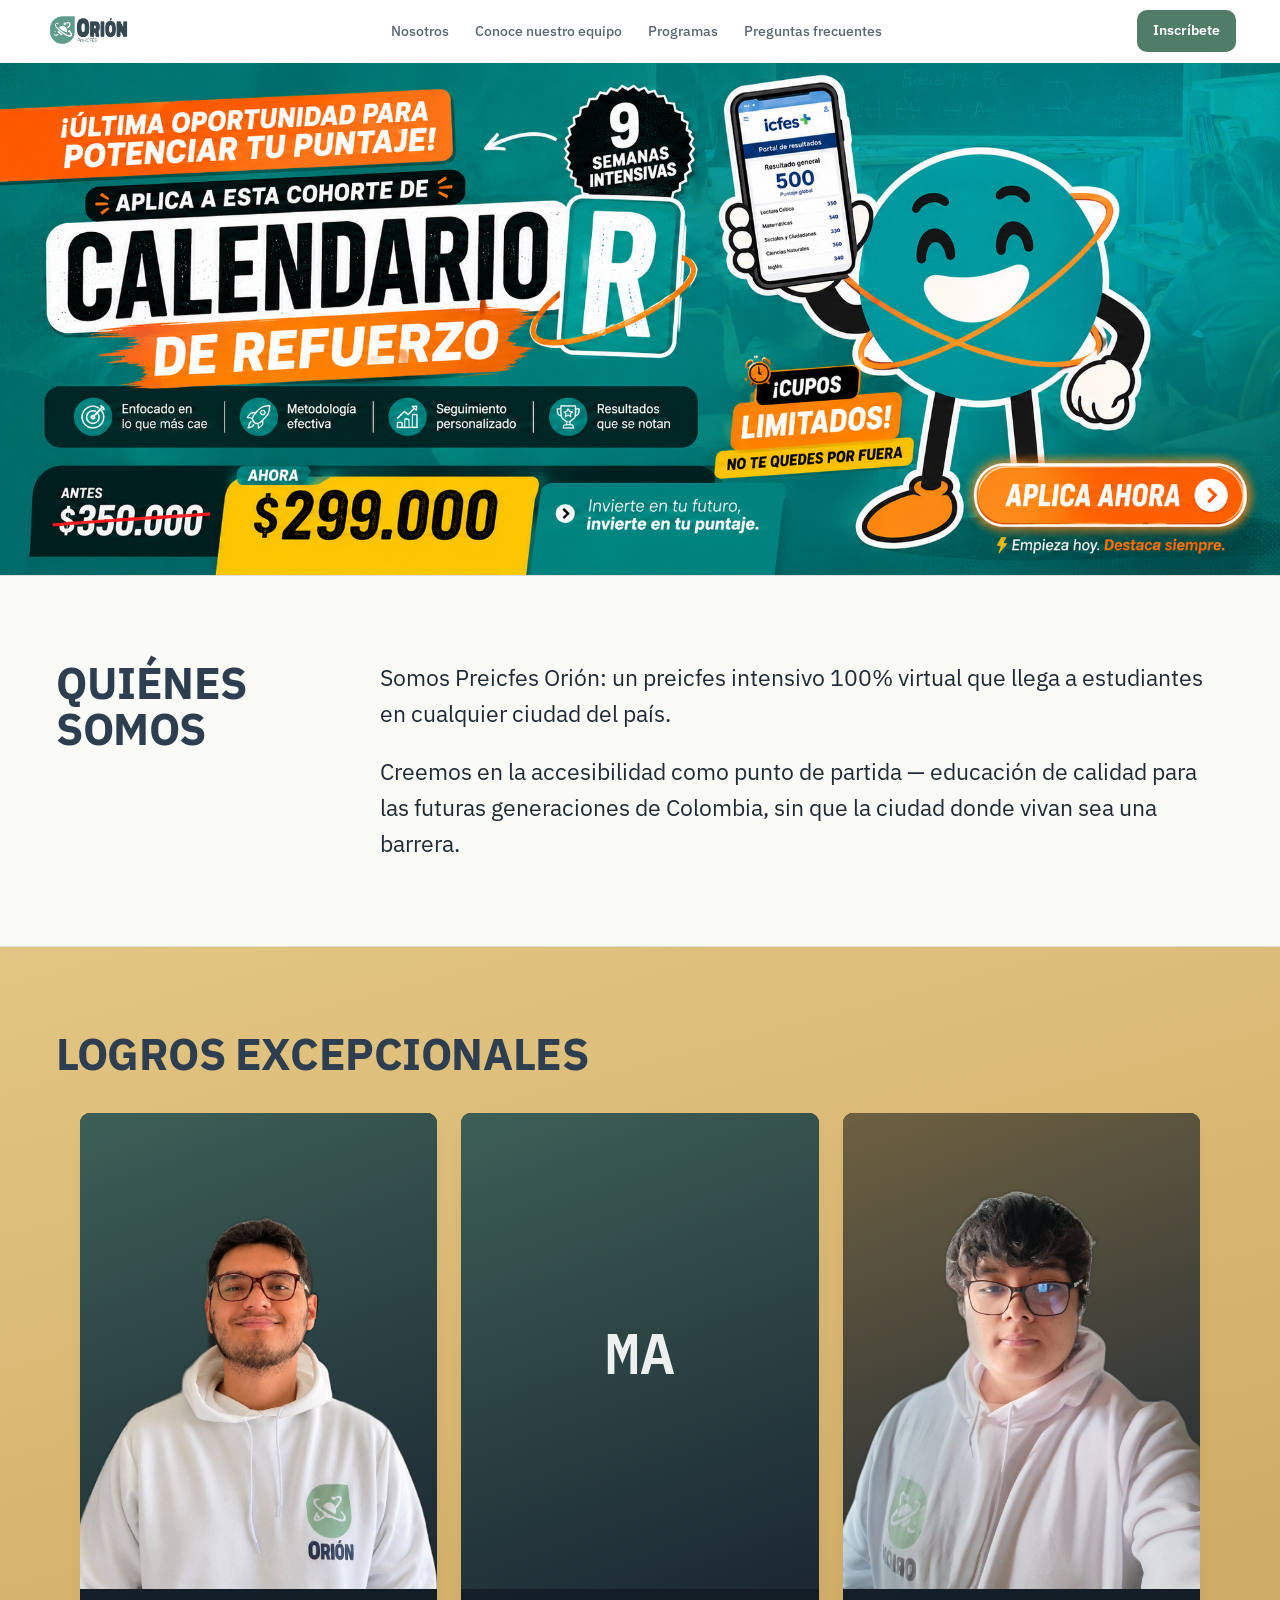
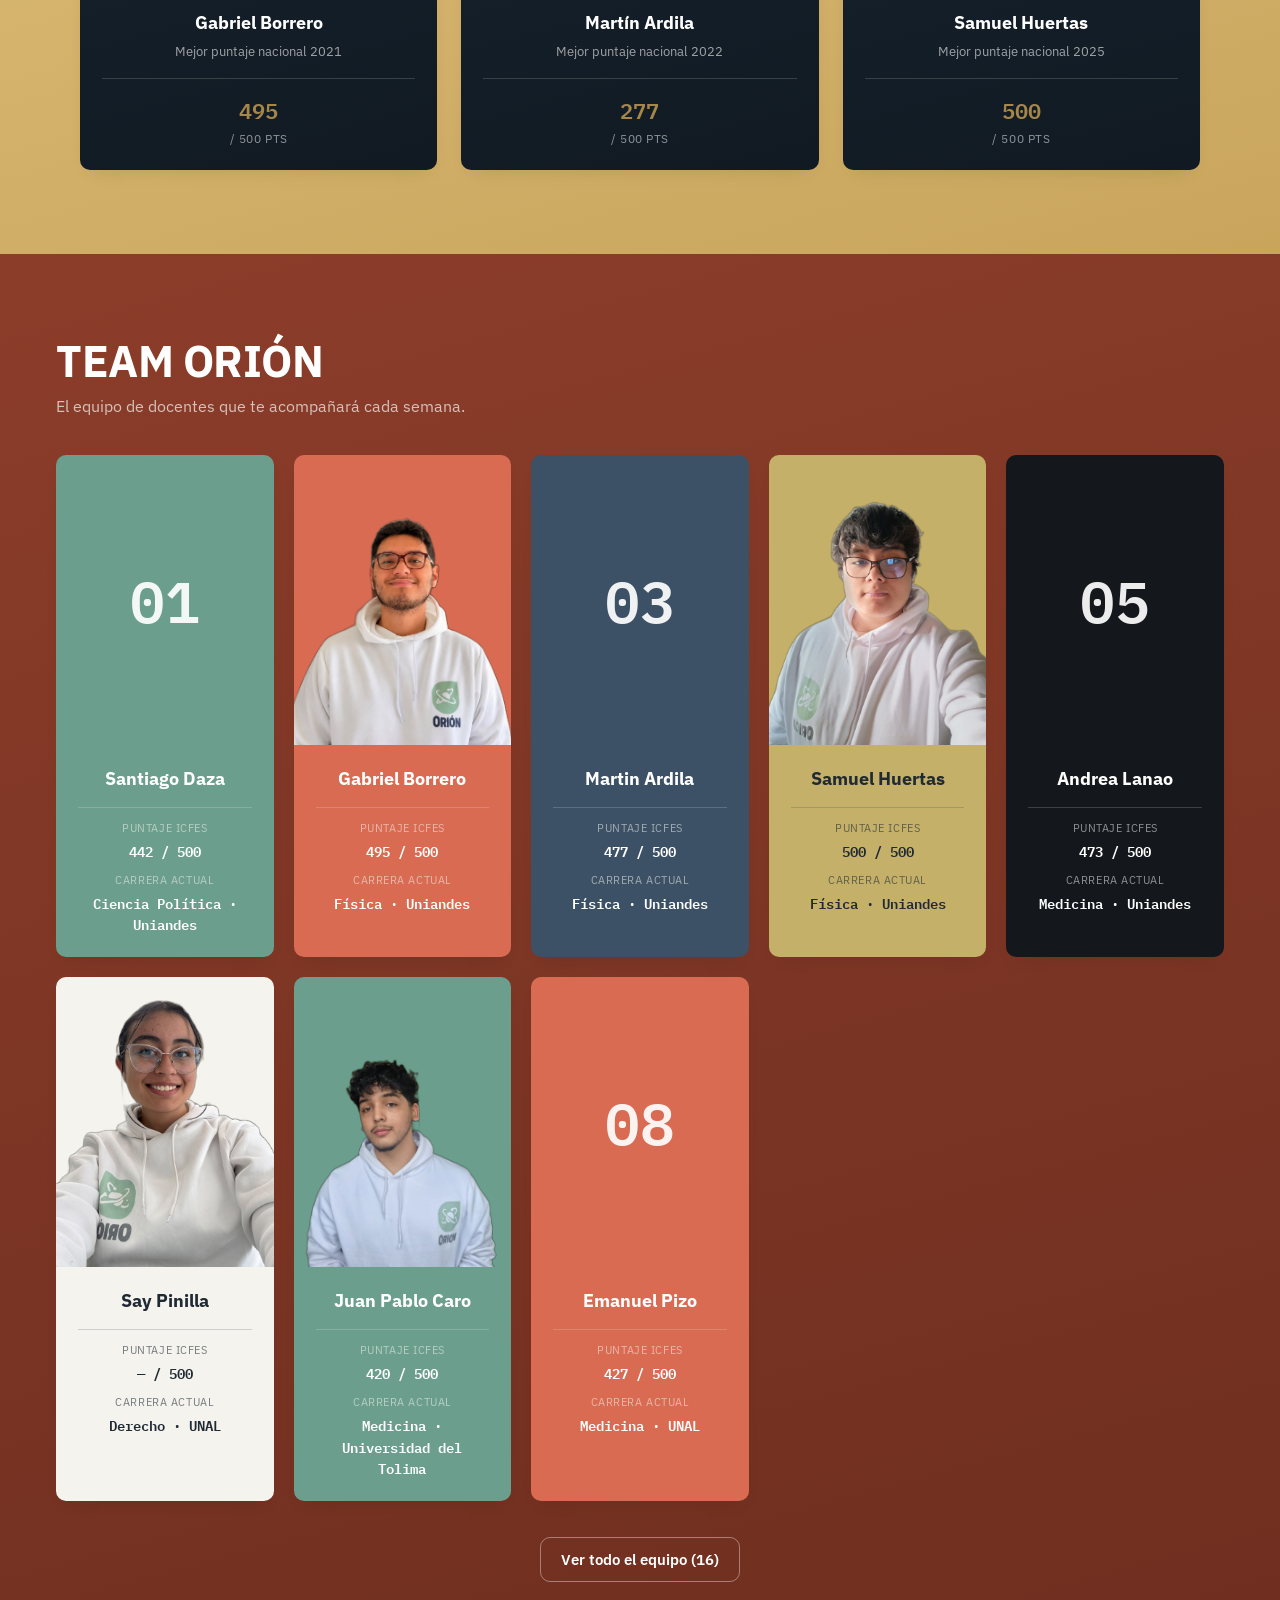
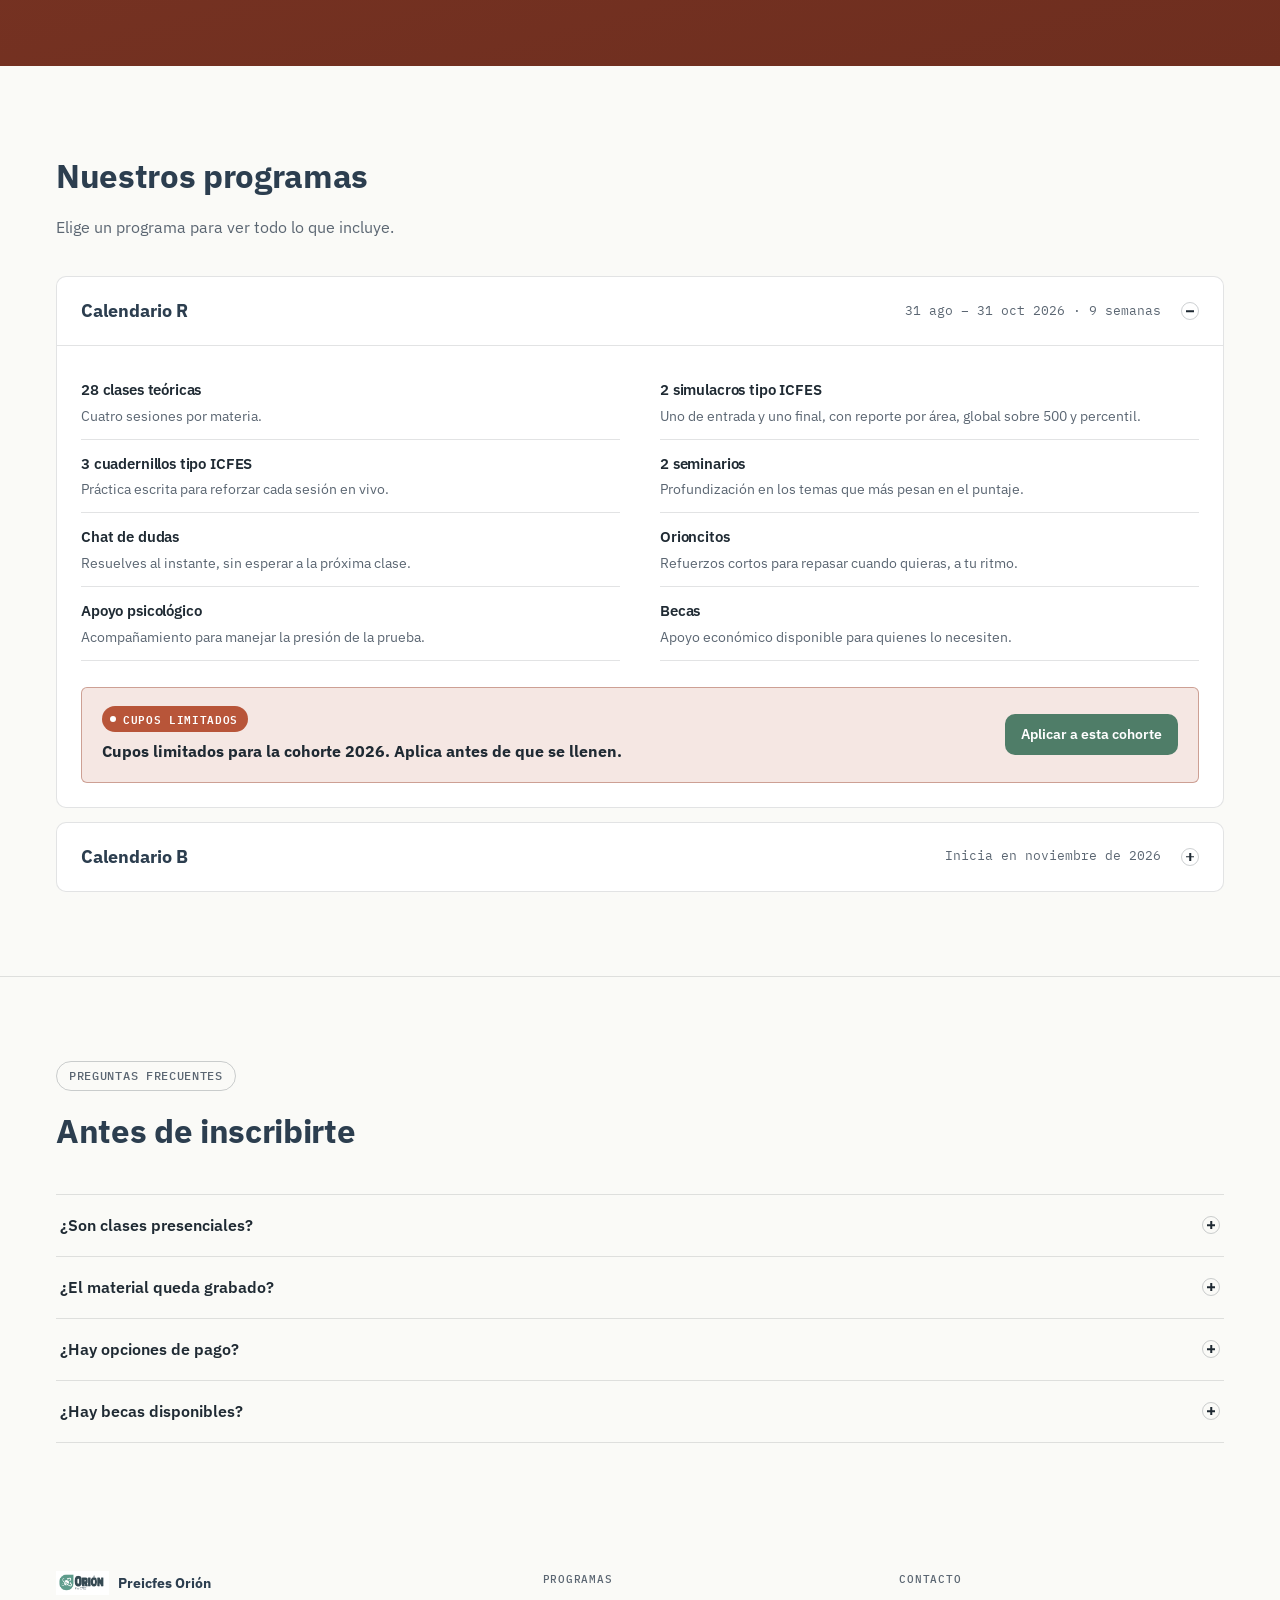
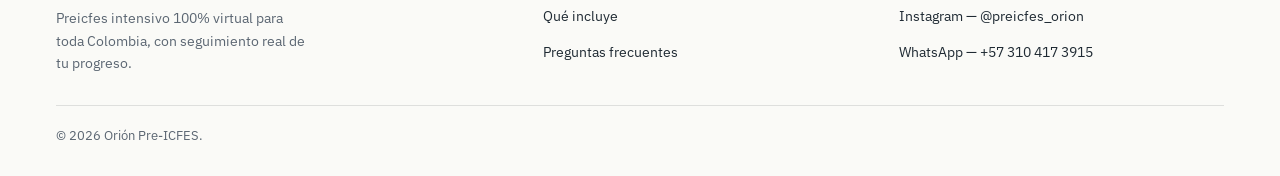
==== index.html @ 5cce0a10 "Intercambiar posiciones de Andrea Lanao y Sara Hernández Co-Authored-By: Claude Sonnet 5 <noreply@an" ====
<!doctype html>
<html lang="es">
<head>
<meta charset="UTF-8" />
<meta name="viewport" content="width=device-width, initial-scale=1.0" />
<meta name="description" content="Orión Pre-ICFES — preicfes intensivo 100% virtual para toda Colombia. Calendario R: 9 semanas de preparación para el Saber 11." />
<title>Orión Pre-ICFES — Calendario R</title>
<link rel="stylesheet" href="css/styles.css" />
</head>
<body>
<a href="#inicio" style="position:absolute;left:-9999px;top:0;background:var(--sage);color:#fff;padding:10px 16px;border-radius:6px;z-index:100;">Saltar al contenido</a>

<nav class="nav" id="siteNav">
  <div class="nav-inner">
    <a class="brand" href="#inicio">
      <img src="assets/logo-orion.png" alt="Orión Pre-ICFES" />
    </a>
    <ul class="nav-links" id="navLinks">
      <li><a href="#nosotros">Nosotros</a></li>
      <li><a href="#team">Conoce nuestro equipo</a></li>
      <li><a href="#programa">Programas</a></li>
      <li><a href="#faq">Preguntas frecuentes</a></li>
    </ul>
    <div class="nav-cta">
      <a class="btn btn-primary btn-sm" href="https://wa.me/message/YE4T5SMSXYHFE1" target="_blank" rel="noopener">Inscríbete</a>
      <button class="nav-toggle" id="navToggle" aria-label="Abrir menú" aria-expanded="false" aria-controls="navLinks">
        <span></span><span></span><span></span>
      </button>
    </div>
  </div>
</nav>

<main id="inicio">
  <section class="banner">
    <img class="banner-frame" src="assets/banner1.png" alt="Última oportunidad para potenciar tu puntaje — aplica a esta cohorte de Calendario R de refuerzo" />
    <a class="banner-cta" href="https://wa.me/message/YE4T5SMSXYHFE1" target="_blank" rel="noopener" aria-label="Aplica ahora por WhatsApp"></a>
  </section>

  <section id="nosotros">
    <div class="wrap about-layout">
      <h2 class="title-lg fade">Quiénes somos</h2>
      <div class="about-copy fade">
        <p>Somos Preicfes Orión: un preicfes intensivo 100% virtual que llega a estudiantes en cualquier ciudad del país.</p>
        <p>Creemos en la accesibilidad como punto de partida — educación de calidad para las futuras generaciones de Colombia, sin que la ciudad donde vivan sea una barrera.</p>
      </div>
    </div>
  </section>

  <section id="logros" class="band-gold">
    <div class="wrap">
      <h2 class="title-lg fade">Logros Excepcionales</h2>
      <div class="achv-grid fade">
        <article class="achv-card">
          <div class="achv-photo tone-sage">
            <img src="assets/gabo.png" alt="Gabriel Borrero" style="object-position: 50% 20%;" />
          </div>
          <div class="achv-info">
            <div class="achv-name">Gabriel Borrero</div>
            <div class="achv-role">Mejor puntaje nacional 2021</div>
            <div class="achv-score-row"><b>495</b><span>/ 500 pts</span></div>
          </div>
        </article>
        <article class="achv-card">
          <div class="achv-photo is-placeholder tone-sage"><span>MA</span></div>
          <div class="achv-info">
            <div class="achv-name">Martín Ardila</div>
            <div class="achv-role">Mejor puntaje nacional 2022</div>
            <div class="achv-score-row"><b>277</b><span>/ 500 pts</span></div>
          </div>
        </article>
        <article class="achv-card">
          <div class="achv-photo tone-gold">
            <img src="assets/samuel.png" alt="Samuel Huertas" style="object-position: 50% 20%;" />
          </div>
          <div class="achv-info">
            <div class="achv-name">Samuel Huertas</div>
            <div class="achv-role">Mejor puntaje nacional 2025</div>
            <div class="achv-score-row"><b>500</b><span>/ 500 pts</span></div>
          </div>
        </article>
      </div>
    </div>
  </section>

  <section id="team" class="band-coral">
    <div class="wrap">
      <h2 class="title-lg fade">Team Orión</h2>
      <p class="band-sub fade">El equipo de docentes que te acompañará cada semana.</p>
      <div class="team-grid fade" id="teamGrid">
        <article class="achv-card team-card">
          <div class="achv-photo is-placeholder"><span>01</span></div>
          <div class="achv-info">
            <div class="achv-name">Santiago Daza</div>
            <div class="team-meta">
              <div class="row"><span class="k">Puntaje ICFES</span><span class="v">442 / 500</span></div>
              <div class="row"><span class="k">Carrera actual</span><span class="v">Ciencia Política · Uniandes</span></div>
            </div>
          </div>
        </article>
        <article class="achv-card team-card">
          <div class="achv-photo"><img src="assets/gabo.png" alt="Gabriel Borrero" style="object-position: 50% 20%;" /></div>
          <div class="achv-info">
            <div class="achv-name">Gabriel Borrero</div>
            <div class="team-meta">
              <div class="row"><span class="k">Puntaje ICFES</span><span class="v">495 / 500</span></div>
              <div class="row"><span class="k">Carrera actual</span><span class="v">Física · Uniandes</span></div>
            </div>
          </div>
        </article>
        <article class="achv-card team-card">
          <div class="achv-photo is-placeholder"><span>03</span></div>
          <div class="achv-info">
            <div class="achv-name">Martin Ardila</div>
            <div class="team-meta">
              <div class="row"><span class="k">Puntaje ICFES</span><span class="v">477 / 500</span></div>
              <div class="row"><span class="k">Carrera actual</span><span class="v">Física · Uniandes</span></div>
            </div>
          </div>
        </article>
        <article class="achv-card team-card">
          <div class="achv-photo"><img src="assets/samuel.png" alt="Samuel Huertas" style="object-position: 50% 20%;" /></div>
          <div class="achv-info">
            <div class="achv-name">Samuel Huertas</div>
            <div class="team-meta">
              <div class="row"><span class="k">Puntaje ICFES</span><span class="v">500 / 500</span></div>
              <div class="row"><span class="k">Carrera actual</span><span class="v">Física · Uniandes</span></div>
            </div>
          </div>
        </article>
        <article class="achv-card team-card">
          <div class="achv-photo is-placeholder"><span>05</span></div>
          <div class="achv-info">
            <div class="achv-name">Andrea Lanao</div>
            <div class="team-meta">
              <div class="row"><span class="k">Puntaje ICFES</span><span class="v">473 / 500</span></div>
              <div class="row"><span class="k">Carrera actual</span><span class="v">Medicina · Uniandes</span></div>
            </div>
          </div>
        </article>
        <article class="achv-card team-card">
          <div class="achv-photo"><img src="assets/say-pinilla.png" alt="Say Pinilla" /></div>
          <div class="achv-info">
            <div class="achv-name">Say Pinilla</div>
            <div class="team-meta">
              <div class="row"><span class="k">Puntaje ICFES</span><span class="v">&mdash; / 500</span></div>
              <div class="row"><span class="k">Carrera actual</span><span class="v">Derecho · UNAL</span></div>
            </div>
          </div>
        </article>
        <article class="achv-card team-card">
          <div class="achv-photo"><img src="assets/juan-pablo-caro.png" alt="Juan Pablo Caro" /></div>
          <div class="achv-info">
            <div class="achv-name">Juan Pablo Caro</div>
            <div class="team-meta">
              <div class="row"><span class="k">Puntaje ICFES</span><span class="v">420 / 500</span></div>
              <div class="row"><span class="k">Carrera actual</span><span class="v">Medicina · Universidad del Tolima</span></div>
            </div>
          </div>
        </article>
        <article class="achv-card team-card">
          <div class="achv-photo is-placeholder"><span>08</span></div>
          <div class="achv-info">
            <div class="achv-name">Emanuel Pizo</div>
            <div class="team-meta">
              <div class="row"><span class="k">Puntaje ICFES</span><span class="v">427 / 500</span></div>
              <div class="row"><span class="k">Carrera actual</span><span class="v">Medicina · UNAL</span></div>
            </div>
          </div>
        </article>
        <article class="achv-card team-card">
          <div class="achv-photo is-placeholder"><span>09</span></div>
          <div class="achv-info">
            <div class="achv-name">Sara Hernández</div>
            <div class="team-meta">
              <div class="row"><span class="k">Puntaje ICFES</span><span class="v">447 / 500</span></div>
              <div class="row"><span class="k">Carrera actual</span><span class="v">Derecho · UNAL</span></div>
            </div>
          </div>
        </article>
        <article class="achv-card team-card">
          <div class="achv-photo is-placeholder"><span>10</span></div>
          <div class="achv-info">
            <div class="achv-name">Greys Gomez</div>
            <div class="team-meta">
              <div class="row"><span class="k">Puntaje ICFES</span><span class="v">457 / 500</span></div>
              <div class="row"><span class="k">Carrera actual</span><span class="v">Medicina · UniAtlántico</span></div>
            </div>
          </div>
        </article>
        <article class="achv-card team-card">
          <div class="achv-photo is-placeholder"><span>11</span></div>
          <div class="achv-info">
            <div class="achv-name">Angel Blanco</div>
            <div class="team-meta">
              <div class="row"><span class="k">Carrera actual</span><span class="v">Medicina · UniAtlántico</span></div>
            </div>
          </div>
        </article>
        <article class="achv-card team-card">
          <div class="achv-photo is-placeholder"><span>12</span></div>
          <div class="achv-info">
            <div class="achv-name">Nicol Urbina</div>
            <div class="team-meta">
              <div class="row"><span class="k">Puntaje ICFES</span><span class="v">Por confirmar</span></div>
              <div class="row"><span class="k">Carrera actual</span><span class="v">Medicina · U. Javeriana</span></div>
            </div>
          </div>
        </article>
        <article class="achv-card team-card">
          <div class="achv-photo is-placeholder"><span>13</span></div>
          <div class="achv-info">
            <div class="achv-name">Docente 13</div>
            <div class="team-meta">
              <div class="row"><span class="k">Puntaje ICFES</span><span class="v">&mdash; / 500</span></div>
              <div class="row"><span class="k">Carrera actual</span><span class="v">Por definir</span></div>
            </div>
          </div>
        </article>
        <article class="achv-card team-card">
          <div class="achv-photo is-placeholder"><span>14</span></div>
          <div class="achv-info">
            <div class="achv-name">Docente 14</div>
            <div class="team-meta">
              <div class="row"><span class="k">Puntaje ICFES</span><span class="v">&mdash; / 500</span></div>
              <div class="row"><span class="k">Carrera actual</span><span class="v">Por definir</span></div>
            </div>
          </div>
        </article>
        <article class="achv-card team-card">
          <div class="achv-photo is-placeholder"><span>15</span></div>
          <div class="achv-info">
            <div class="achv-name">Docente 15</div>
            <div class="team-meta">
              <div class="row"><span class="k">Puntaje ICFES</span><span class="v">&mdash; / 500</span></div>
              <div class="row"><span class="k">Carrera actual</span><span class="v">Por definir</span></div>
            </div>
          </div>
        </article>
        <article class="achv-card team-card">
          <div class="achv-photo is-placeholder"><span>16</span></div>
          <div class="achv-info">
            <div class="achv-name">Docente 16</div>
            <div class="team-meta">
              <div class="row"><span class="k">Puntaje ICFES</span><span class="v">&mdash; / 500</span></div>
              <div class="row"><span class="k">Carrera actual</span><span class="v">Por definir</span></div>
            </div>
          </div>
        </article>
      </div>
      <div class="team-toggle-wrap fade">
        <button class="btn btn-ghost" id="teamToggle" aria-expanded="false" aria-controls="teamGrid">Ver todo el equipo (16)</button>
      </div>
    </div>
  </section>

  <section id="programa">
    <div class="wrap">
      <div class="section-head fade">
        <h2>Nuestros programas</h2>
        <p>Elige un programa para ver todo lo que incluye.</p>
      </div>
      <div class="program-pool fade">
        <details class="program-option" open>
          <summary>
            <span class="program-name">Calendario R</span>
            <span class="program-meta">31 ago – 31 oct 2026 · 9 semanas</span>
            <span class="chev"></span>
          </summary>
          <div class="program-includes">
            <div class="includes-item"><h4>28 clases teóricas</h4><p>Cuatro sesiones por materia.</p></div>
            <div class="includes-item"><h4>2 simulacros tipo ICFES</h4><p>Uno de entrada y uno final, con reporte por área, global sobre 500 y percentil.</p></div>
            <div class="includes-item"><h4>3 cuadernillos tipo ICFES</h4><p>Práctica escrita para reforzar cada sesión en vivo.</p></div>
            <div class="includes-item"><h4>2 seminarios</h4><p>Profundización en los temas que más pesan en el puntaje.</p></div>
            <div class="includes-item"><h4>Chat de dudas</h4><p>Resuelves al instante, sin esperar a la próxima clase.</p></div>
            <div class="includes-item"><h4>Orioncitos</h4><p>Refuerzos cortos para repasar cuando quieras, a tu ritmo.</p></div>
            <div class="includes-item"><h4>Apoyo psicológico</h4><p>Acompañamiento para manejar la presión de la prueba.</p></div>
            <div class="includes-item"><h4>Becas</h4><p>Apoyo económico disponible para quienes lo necesiten.</p></div>
          </div>
          <div class="program-apply">
            <div class="program-apply-copy">
              <span class="urgency-badge">Cupos limitados</span>
              <p>Cupos limitados para la cohorte 2026. Aplica antes de que se llenen.</p>
            </div>
            <a class="btn btn-primary btn-sm" href="https://wa.me/message/YE4T5SMSXYHFE1" target="_blank" rel="noopener">Aplicar a esta cohorte</a>
          </div>
        </details>

        <details class="program-option">
          <summary>
            <span class="program-name">Calendario B</span>
            <span class="program-meta">Inicia en noviembre de 2026</span>
            <span class="chev"></span>
          </summary>
          <div class="program-includes program-includes--soon">
            <p>Próximamente&hellip;</p>
          </div>
        </details>
      </div>
    </div>
  </section>

  <section id="faq">
    <div class="wrap">
      <div class="section-head fade">
        <span class="tag">Preguntas frecuentes</span>
        <h2>Antes de inscribirte</h2>
      </div>
      <div class="faq-list fade">
        <details class="faq-item">
          <summary>¿Son clases presenciales?<span class="chev"></span></summary>
          <p>No. Todas nuestras clases son 100% virtuales: te conectas en vivo desde cualquier ciudad de Colombia.</p>
        </details>
        <details class="faq-item">
          <summary>¿El material queda grabado?<span class="chev"></span></summary>
          <p>Sí, todas las clases quedan grabadas para que las repases cuando quieras.</p>
        </details>
        <details class="faq-item">
          <summary>¿Hay opciones de pago?<span class="chev"></span></summary>
          <p>Sí, haremos lo posible para que puedas acceder a tus formas de pago y financiación.</p>
        </details>
        <details class="faq-item">
          <summary>¿Hay becas disponibles?<span class="chev"></span></summary>
          <p>Sí, tenemos apoyo económico disponible para quienes lo necesiten. Escríbenos a <a href="https://wa.me/573104173915" target="_blank" rel="noopener">WhatsApp</a> para más información.</p>
        </details>
      </div>
    </div>
  </section>

</main>

<footer>
  <div class="wrap">
    <div class="footer-grid">
      <div class="footer-col">
        <a class="footer-brand" href="#inicio">
          <img src="assets/logo-orion.png" alt="" />
          <span>Preicfes Orión</span>
        </a>
        <p>Preicfes intensivo 100% virtual para toda Colombia, con seguimiento real de tu progreso.</p>
      </div>
      <div class="footer-col">
        <h4>Programas</h4>
        <ul>
          <li><a href="#programa">Qué incluye</a></li>
          <li><a href="#faq">Preguntas frecuentes</a></li>
        </ul>
      </div>
      <div class="footer-col" id="contacto">
        <h4>Contacto</h4>
        <ul>
          <li><a href="https://www.instagram.com/preicfes_orion/" target="_blank" rel="noopener">Instagram — @preicfes_orion</a></li>
          <li><a href="https://wa.me/573104173915" target="_blank" rel="noopener">WhatsApp — +57 310 417 3915</a></li>
        </ul>
      </div>
    </div>
    <p class="footer-bottom">© 2026 Orión Pre-ICFES.</p>
  </div>
</footer>
<script src="js/main.js" defer></script>
</body>
</html>
---- css/styles.css ----
@font-face {
    font-family: 'Orion UI';
    font-weight: 400 700;
    font-style: normal;
    font-display: swap;
    src: url('../assets/fonts/plex-sans.woff2') format('woff2');
  }
  @font-face {
    font-family: 'Orion Mono';
    font-weight: 400;
    font-style: normal;
    font-display: swap;
    src: url('../assets/fonts/plex-mono-400.woff2') format('woff2');
  }
  @font-face {
    font-family: 'Orion Mono';
    font-weight: 500;
    font-style: normal;
    font-display: swap;
    src: url('../assets/fonts/plex-mono-500.woff2') format('woff2');
  }
  @font-face {
    font-family: 'Orion Mono';
    font-weight: 600;
    font-style: normal;
    font-display: swap;
    src: url('../assets/fonts/plex-mono-600.woff2') format('woff2');
  }

  :root {
    --ink: #1F2A33;
    --navy: #2C3E4F;
    --sage: #4F7D68;
    --sage-deep: #3A5E4D;
    --coral: #B85539;
    --gold: #A6874A;

    --paper: #FAFAF7;
    --surface: #FFFFFF;
    --surface-2: #F2F1EC;
    --border: rgba(31,42,51,0.13);
    --border-strong: rgba(31,42,51,0.22);
    --muted: #5B6672;
    --shadow-1: 0 1px 2px rgba(20,24,29,0.04);
    --shadow-2: 0 8px 20px -12px rgba(20,24,29,0.18);

    --radius: 10px;
    --radius-sm: 6px;

    --band-bg-1: #1B2733;
    --band-bg-2: #111A23;
    --gold-band-1: #E3C583;
    --gold-band-2: #C9A55C;
    --gold-band-text: #2C3E4F;
    --gold-band-text-muted: rgba(44,62,79,0.72);
    --coral-band-1: #8C3D2A;
    --coral-band-2: #6E2E1F;

    --nav-bg: #FFFFFF;
    --nav-ink: #1F2A33;
    --nav-muted: #5B6672;
    --nav-border: rgba(31,42,51,0.13);

    --swatch-sage: #6B9E8C;
    --swatch-coral: #D96B52;
    --swatch-navy: #3D5166;
    --swatch-gold: #C4B068;
    --swatch-black: #14181D;
    --swatch-cream: #F5F3EE;

    --font-ui: 'Orion UI', -apple-system, BlinkMacSystemFont, 'Segoe UI', Helvetica, Arial, sans-serif;
    --font-mono: 'Orion Mono', ui-monospace, SFMono-Regular, Menlo, Consolas, monospace;
  }

  @media (prefers-color-scheme: dark) {
    :root {
      --ink: #ECEEEF;
      --navy: #DDE2E6;
      --paper: #12161A;
      --surface: #191E24;
      --surface-2: #1F252B;
      --border: rgba(236,238,239,0.13);
      --border-strong: rgba(236,238,239,0.24);
      --muted: #9BA5AD;
      --shadow-1: 0 1px 2px rgba(0,0,0,0.3);
      --shadow-2: 0 8px 24px -12px rgba(0,0,0,0.5);
      --sage: #6FA68C;
      --coral: #D97C5F;
      --gold: #C9AF6C;
      --band-bg-1: #212E3B;
      --band-bg-2: #16202A;
      --gold-band-1: #7C6636;
      --gold-band-2: #5E4C29;
      --gold-band-text: #F4F0E6;
      --gold-band-text-muted: rgba(244,240,230,0.72);
      --coral-band-1: #5C2C1F;
      --coral-band-2: #3E1D14;
    }
  }
  :root[data-theme="dark"] {
    --ink: #ECEEEF; --navy: #DDE2E6; --paper: #12161A; --surface: #191E24; --surface-2: #1F252B;
    --border: rgba(236,238,239,0.13); --border-strong: rgba(236,238,239,0.24); --muted: #9BA5AD;
    --shadow-1: 0 1px 2px rgba(0,0,0,0.3); --shadow-2: 0 8px 24px -12px rgba(0,0,0,0.5);
    --sage: #6FA68C; --coral: #D97C5F; --gold: #C9AF6C;
    --band-bg-1: #212E3B; --band-bg-2: #16202A;
    --gold-band-1: #7C6636; --gold-band-2: #5E4C29; --gold-band-text: #F4F0E6; --gold-band-text-muted: rgba(244,240,230,0.72);
    --coral-band-1: #5C2C1F; --coral-band-2: #3E1D14;
  }
  :root[data-theme="light"] {
    --ink: #1F2A33; --navy: #2C3E4F; --paper: #FAFAF7; --surface: #FFFFFF; --surface-2: #F2F1EC;
    --border: rgba(31,42,51,0.13); --border-strong: rgba(31,42,51,0.22); --muted: #5B6672;
    --shadow-1: 0 1px 2px rgba(20,24,29,0.04); --shadow-2: 0 8px 20px -12px rgba(20,24,29,0.18);
    --sage: #4F7D68; --coral: #B85539; --gold: #A6874A;
    --band-bg-1: #1B2733; --band-bg-2: #111A23;
    --gold-band-1: #E3C583; --gold-band-2: #C9A55C; --gold-band-text: #2C3E4F; --gold-band-text-muted: rgba(44,62,79,0.72);
    --coral-band-1: #8C3D2A; --coral-band-2: #6E2E1F;
  }

  * { box-sizing: border-box; }
  html { scroll-behavior: smooth; }
  @media (prefers-reduced-motion: reduce) {
    html { scroll-behavior: auto; }
    * { animation-duration: 0.001ms !important; transition-duration: 0.001ms !important; }
  }
  body {
    margin: 0;
    background: var(--paper);
    color: var(--ink);
    font-family: var(--font-ui);
    font-size: 16px;
    line-height: 1.6;
    -webkit-font-smoothing: antialiased;
  }
  img { max-width: 100%; display: block; }
  a { color: inherit; }
  ::selection { background: color-mix(in srgb, var(--sage) 30%, transparent); }

  .wrap { max-width: 1360px; margin: 0 auto; padding: 0 clamp(20px, 4.5vw, 56px); }

  h1, h2, h3, h4 { font-family: var(--font-ui); font-weight: 700; text-wrap: balance; margin: 0; color: var(--navy); letter-spacing: -0.01em; }
  p { margin: 0; }

  .tag {
    display: inline-flex; align-items: center; gap: 8px;
    font-family: var(--font-mono); font-weight: 500; font-size: 0.72rem;
    letter-spacing: 0.06em; text-transform: uppercase;
    border: 1px solid var(--border-strong); border-radius: 999px;
    padding: 5px 12px; color: var(--muted);
  }
  .tag b { color: var(--ink); font-weight: 600; }

  .btn {
    display: inline-flex; align-items: center; justify-content: center; gap: 8px;
    padding: 12px 20px; border-radius: var(--radius);
    font-family: var(--font-ui); font-weight: 600; font-size: 0.92rem;
    text-decoration: none; border: 1px solid transparent; cursor: pointer;
    transition: background-color .15s ease, border-color .15s ease, color .15s ease;
    white-space: nowrap;
  }
  .btn:focus-visible { outline: 2px solid var(--sage); outline-offset: 2px; }
  .btn-primary { background: var(--sage); color: #fff; }
  .btn-primary:hover { background: var(--sage-deep); }
  .btn-ghost { background: transparent; color: var(--ink); border-color: var(--border-strong); }
  .btn-ghost:hover { border-color: var(--navy); background: var(--surface-2); }
  .btn-invert { background: var(--paper); color: var(--navy); }
  .btn-invert:hover { background: var(--surface-2); }
  .btn-sm { padding: 9px 15px; font-size: 0.85rem; }

  /* ---------- NAV ---------- */
  .nav { position: sticky; top: 0; z-index: 40; background: var(--nav-bg); border-bottom: 1px solid transparent; transition: border-color .2s ease, box-shadow .2s ease; }
  .nav.is-scrolled { border-color: var(--nav-border); box-shadow: var(--shadow-1); }
  .nav-inner { display: flex; align-items: center; justify-content: space-between; gap: 20px; padding: 10px clamp(20px,4.5vw,44px); }
  .brand { display: flex; align-items: center; gap: 9px; text-decoration: none; }
  .brand img { height: 42px; width: auto; }
  .nav-links { display: flex; align-items: center; gap: 26px; list-style: none; margin: 0; padding: 0; }
  .nav-links a { text-decoration: none; font-weight: 500; font-size: 0.88rem; color: var(--nav-muted); }
  .nav-links a:hover { color: var(--nav-ink); }
  .nav-cta { display: flex; align-items: center; gap: 12px; }
  .nav-toggle { display: none; background: none; border: none; padding: 8px; cursor: pointer; }
  .nav-toggle span { display: block; width: 20px; height: 1.5px; background: var(--nav-ink); margin: 5px 0; }

  @media (max-width: 860px) {
    .nav-links { position: fixed; inset: 62px 0 auto 0; background: var(--nav-bg); border-bottom: 1px solid var(--nav-border); flex-direction: column; align-items: flex-start; padding: 18px clamp(20px,4.5vw,44px) 24px; gap: 16px; transform: translateY(-8px); opacity: 0; pointer-events: none; transition: transform .2s ease, opacity .2s ease; }
    .nav-links.is-open { transform: translateY(0); opacity: 1; pointer-events: auto; }
    .nav-toggle { display: block; }
  }

  /* ---------- SECTION SCAFFOLD ---------- */
  section { padding: clamp(52px,7vw,84px) 0; border-bottom: 1px solid var(--border); }
  section:last-of-type { border-bottom: none; }
  .section-head { max-width: 620px; margin-bottom: 36px; }
  .section-head .tag { margin-bottom: 14px; }
  .section-head h2 { font-size: clamp(1.5rem, 2.6vw, 2.05rem); }
  .section-head p { margin-top: 12px; color: var(--muted); font-size: 1rem; max-width: 58ch; }

  .fade { opacity: 0; transition: opacity .5s ease; }
  .fade.is-visible { opacity: 1; }

  /* ---------- BANNER ---------- */
  .banner { position: relative; padding: 0; border-bottom: 1px solid var(--border); }
  .banner-frame {
    width: 100%;
    height: auto;
    aspect-ratio: 1983 / 793;
    object-fit: cover;
    display: block;
  }
  .banner-cta {
    position: absolute;
    left: 71.5%; top: 78.9%; width: 25.4%; height: 9.9%;
    display: block; border-radius: 999px;
  }
  .banner-cta:focus-visible { outline: 3px solid #fff; outline-offset: 3px; }

  /* ---------- NOSOTROS ---------- */
  .about-layout { display: grid; grid-template-columns: minmax(160px,260px) 1fr; gap: clamp(24px,5vw,64px); align-items: start; }
  @media (max-width: 780px) { .about-layout { grid-template-columns: 1fr; } }
  .title-lg { margin: 0; font-size: clamp(2rem, 4vw, 2.75rem); font-weight: 700; letter-spacing: -0.01em; text-transform: uppercase; color: var(--navy); line-height: 1.05; }
  .about-copy p { font-size: clamp(1.15rem, 2vw, 1.45rem); line-height: 1.55; color: var(--ink); max-width: 62ch; }
  .about-copy p + p { margin-top: 22px; }

  /* ---------- LOGROS ---------- */
  .achv-grid { display: grid; grid-template-columns: repeat(auto-fit, minmax(260px, 1fr)); gap: 24px; max-width: 1120px; margin: 0 auto; }
  .achv-card { background: linear-gradient(165deg, var(--band-bg-1), var(--band-bg-2)); border-radius: var(--radius); overflow: hidden; box-shadow: var(--shadow-2); }
  .achv-photo { position: relative; aspect-ratio: 3 / 4; overflow: hidden; }
  .achv-photo img { width: 100%; height: 100%; object-fit: cover; display: block; }
  .achv-photo.is-placeholder { display: flex; align-items: center; justify-content: center; }
  .achv-photo.tone-sage { background: linear-gradient(160deg, color-mix(in srgb, var(--sage) 65%, transparent), transparent), var(--band-bg-1); }
  .achv-photo.tone-gold { background: linear-gradient(160deg, color-mix(in srgb, var(--gold) 60%, transparent), transparent), var(--band-bg-1); }
  .achv-photo.tone-plain { background: var(--band-bg-1); }
  .achv-photo.is-placeholder span { font-family: var(--font-mono); font-weight: 600; font-size: 3.6rem; color: rgba(255,255,255,0.92); }
  .achv-info { padding: 20px 22px 22px; text-align: center; }
  .achv-name { font-weight: 700; font-size: 1.1rem; color: #fff; }
  .achv-role { margin-top: 4px; font-size: 0.82rem; color: rgba(244,245,243,0.62); }
  .achv-score-row { margin-top: 16px; padding-top: 14px; border-top: 1px solid rgba(244,245,243,0.16); display: flex; flex-direction: column; align-items: center; gap: 2px; }
  .achv-score-row b { font-family: var(--font-mono); font-weight: 600; font-size: 1.35rem; color: var(--gold); font-variant-numeric: tabular-nums; }
  .achv-score-row span { font-size: 0.72rem; color: rgba(244,245,243,0.55); text-transform: uppercase; letter-spacing: 0.05em; }

  /* ---------- PROGRAMA (pool de opciones) ---------- */
  .program-pool { display: flex; flex-direction: column; gap: 14px; }
  .program-option { border: 1px solid var(--border); border-radius: var(--radius); background: var(--surface); overflow: hidden; transition: background-color .2s ease, box-shadow .2s ease; }
  .program-option:hover { background: #FFFFFF; box-shadow: var(--shadow-2); }
  .program-option:hover .program-name { color: #2C3E4F; }
  .program-option:hover .program-meta { color: #5B6672; }
  .program-option:hover .includes-item h4 { color: #1F2A33; }
  .program-option:hover .includes-item p { color: #5B6672; }
  .program-option:hover .program-includes--soon { color: #5B6672; }
  .program-option:hover .chev { border-color: rgba(31,42,51,0.22); }
  .program-option:hover .chev::before, .program-option:hover .chev::after { background: #1F2A33; }
  .program-option .program-name, .program-option .program-meta, .program-option .includes-item h4, .program-option .includes-item p { transition: color .2s ease; }
  .program-option summary { list-style: none; cursor: pointer; padding: 20px 24px; display: flex; flex-wrap: wrap; align-items: center; gap: 8px 16px; }
  .program-option summary::-webkit-details-marker { display: none; }
  .program-name { font-weight: 700; font-size: 1.1rem; color: var(--navy); }
  .program-meta { font-family: var(--font-mono); font-size: 0.8rem; color: var(--muted); margin-left: auto; margin-right: 4px; }
  .program-option[open] summary { border-bottom: 1px solid var(--border); }
  .program-includes { padding: 20px 24px 26px; display: grid; grid-template-columns: 1fr 1fr; gap: 0 40px; }
  @media (max-width: 700px) { .program-includes { grid-template-columns: 1fr; } }
  .includes-item { padding: 12px 0; border-bottom: 1px solid var(--border); }
  .includes-item h4 { font-size: 0.92rem; font-weight: 600; color: var(--ink); }
  .includes-item p { margin-top: 3px; color: var(--muted); font-size: 0.86rem; }
  .program-includes--soon { color: var(--muted); font-size: 0.92rem; font-style: italic; }
  .program-apply {
    margin: 0 24px 24px; padding: 18px 20px; border-radius: var(--radius-sm);
    background: color-mix(in srgb, var(--coral) 14%, var(--surface));
    border: 1px solid color-mix(in srgb, var(--coral) 38%, var(--border));
    display: flex; flex-wrap: wrap; align-items: center; justify-content: space-between; gap: 14px 20px;
  }
  .program-apply-copy { display: flex; flex-direction: column; gap: 6px; }
  .urgency-badge {
    display: inline-flex; align-items: center; gap: 7px; width: fit-content;
    font-family: var(--font-mono); font-weight: 700; font-size: 0.7rem; letter-spacing: 0.06em; text-transform: uppercase;
    color: #fff; background: var(--coral); padding: 4px 10px 4px 8px; border-radius: 999px;
  }
  .urgency-badge::before { content: ""; width: 6px; height: 6px; border-radius: 50%; background: #fff; animation: urgency-pulse 1.6s ease-in-out infinite; }
  @keyframes urgency-pulse { 0%, 100% { opacity: 1; } 50% { opacity: 0.3; } }
  .program-apply-copy p { font-size: 1.02rem; color: var(--ink); font-weight: 700; }

  /* ---------- BANDS ---------- */
  .band-gold { background: linear-gradient(165deg, var(--gold-band-1), var(--gold-band-2)); color: var(--gold-band-text); border-bottom: none; }
  .band-gold .title-lg { color: var(--gold-band-text); margin-bottom: 36px; }

  .band-coral { background: linear-gradient(165deg, var(--coral-band-1), var(--coral-band-2)); color: #F4F5F3; border-bottom: none; }
  .band-coral .title-lg { color: #fff; margin-bottom: 8px; }
  .band-coral .band-sub { color: rgba(244,245,243,0.72); font-size: 1.02rem; margin-bottom: 36px; max-width: 60ch; }

  /* ---------- TEAM ORIÓN ---------- */
  .team-grid { display: grid; grid-template-columns: repeat(auto-fit, minmax(210px, 1fr)); gap: 20px; }
  .team-card:nth-child(n+9) { display: none; }
  .team-grid.is-expanded .team-card:nth-child(n+9) { display: block; }
  .team-meta { margin-top: 14px; padding-top: 12px; border-top: 1px solid rgba(244,245,243,0.18); display: flex; flex-direction: column; align-items: center; gap: 10px; }
  .team-meta .row { display: flex; flex-direction: column; align-items: center; gap: 2px; }
  .team-meta .k { font-size: 0.7rem; text-transform: uppercase; letter-spacing: 0.05em; color: rgba(244,245,243,0.55); }
  .team-meta .v { font-family: var(--font-mono); font-weight: 600; font-size: 0.85rem; color: #fff; text-align: center; }
  .team-toggle-wrap { display: flex; justify-content: center; margin-top: 36px; }

  /* Ciclo de 6 colores de la paleta Orión, repitiendo en secuencia */
  .team-card:nth-child(6n+1) { background: var(--swatch-sage); }
  .team-card:nth-child(6n+2) { background: var(--swatch-coral); }
  .team-card:nth-child(6n+3) { background: var(--swatch-navy); }
  .team-card:nth-child(6n+4) { background: var(--swatch-gold); }
  .team-card:nth-child(6n+5) { background: var(--swatch-black); }
  .team-card:nth-child(6n) { background: var(--swatch-cream); }

  /* Los cuadros claros (dorado y crema) necesitan texto oscuro para mantener el contraste */
  .team-card:nth-child(6n+4) .achv-name,
  .team-card:nth-child(6n) .achv-name,
  .team-card:nth-child(6n+4) .team-meta .v,
  .team-card:nth-child(6n) .team-meta .v,
  .team-card:nth-child(6n+4) .achv-photo.is-placeholder span,
  .team-card:nth-child(6n) .achv-photo.is-placeholder span {
    color: #1F2A33;
  }
  .team-card:nth-child(6n+4) .team-meta .k,
  .team-card:nth-child(6n) .team-meta .k {
    color: rgba(31,42,51,0.6);
  }
  .team-card:nth-child(6n+4) .team-meta,
  .team-card:nth-child(6n) .team-meta {
    border-top-color: rgba(31,42,51,0.18);
  }
  .band-coral .btn-ghost { border-color: rgba(244,245,243,0.4); color: #fff; }
  .band-coral .btn-ghost:hover { background: rgba(244,245,243,0.12); border-color: #fff; }

  /* ---------- CHEVRON (reutilizado por .program-option y .faq-item) ---------- */
  .chev { flex: none; width: 18px; height: 18px; border: 1.5px solid var(--border-strong); border-radius: 50%; position: relative; transition: transform .2s ease; }
  .chev::before, .chev::after { content:""; position:absolute; background: var(--ink); top: 50%; left: 50%; }
  .chev::before { width: 8px; height: 1.5px; transform: translate(-50%,-50%); }
  .chev::after { width: 1.5px; height: 8px; transform: translate(-50%,-50%); transition: opacity .15s ease; }
  details[open] .chev::after { opacity: 0; }

  /* ---------- FAQ ---------- */
  .faq-list { border-top: 1px solid var(--border); }
  .faq-item { border-bottom: 1px solid var(--border); }
  .faq-item summary { list-style: none; cursor: pointer; padding: 18px 4px; display: flex; align-items: center; justify-content: space-between; gap: 16px; font-weight: 600; font-size: 0.98rem; }
  .faq-item summary::-webkit-details-marker { display: none; }
  .faq-item p { padding: 0 4px 20px; color: var(--muted); font-size: 0.92rem; max-width: 68ch; }
  .faq-item p a { color: var(--sage); font-weight: 600; text-decoration: underline; text-underline-offset: 2px; }


  /* ---------- FOOTER ---------- */
  footer { padding: 44px 0 30px; }
  .footer-grid { display: grid; grid-template-columns: 1.4fr 1fr 1fr; gap: 32px; padding-bottom: 30px; border-bottom: 1px solid var(--border); }
  @media (max-width: 700px) { .footer-grid { grid-template-columns: 1fr; } }
  .footer-brand { display: flex; align-items: center; gap: 9px; margin-bottom: 12px; text-decoration: none; }
  .footer-brand img { height: 24px; }
  .footer-brand span { font-weight: 700; color: var(--navy); }
  .footer-col p { color: var(--muted); font-size: 0.88rem; max-width: 32ch; }
  .footer-col h4 { font-family: var(--font-mono); font-size: 0.7rem; font-weight: 500; letter-spacing: 0.07em; text-transform: uppercase; color: var(--muted); margin-bottom: 14px; }
  .footer-col ul { list-style: none; margin: 0; padding: 0; display: flex; flex-direction: column; gap: 10px; }
  .footer-col a { text-decoration: none; font-size: 0.9rem; color: var(--ink); }
  .footer-col a:hover { color: var(--sage); }
  .footer-bottom { padding-top: 20px; font-size: 0.8rem; color: var(--muted); }
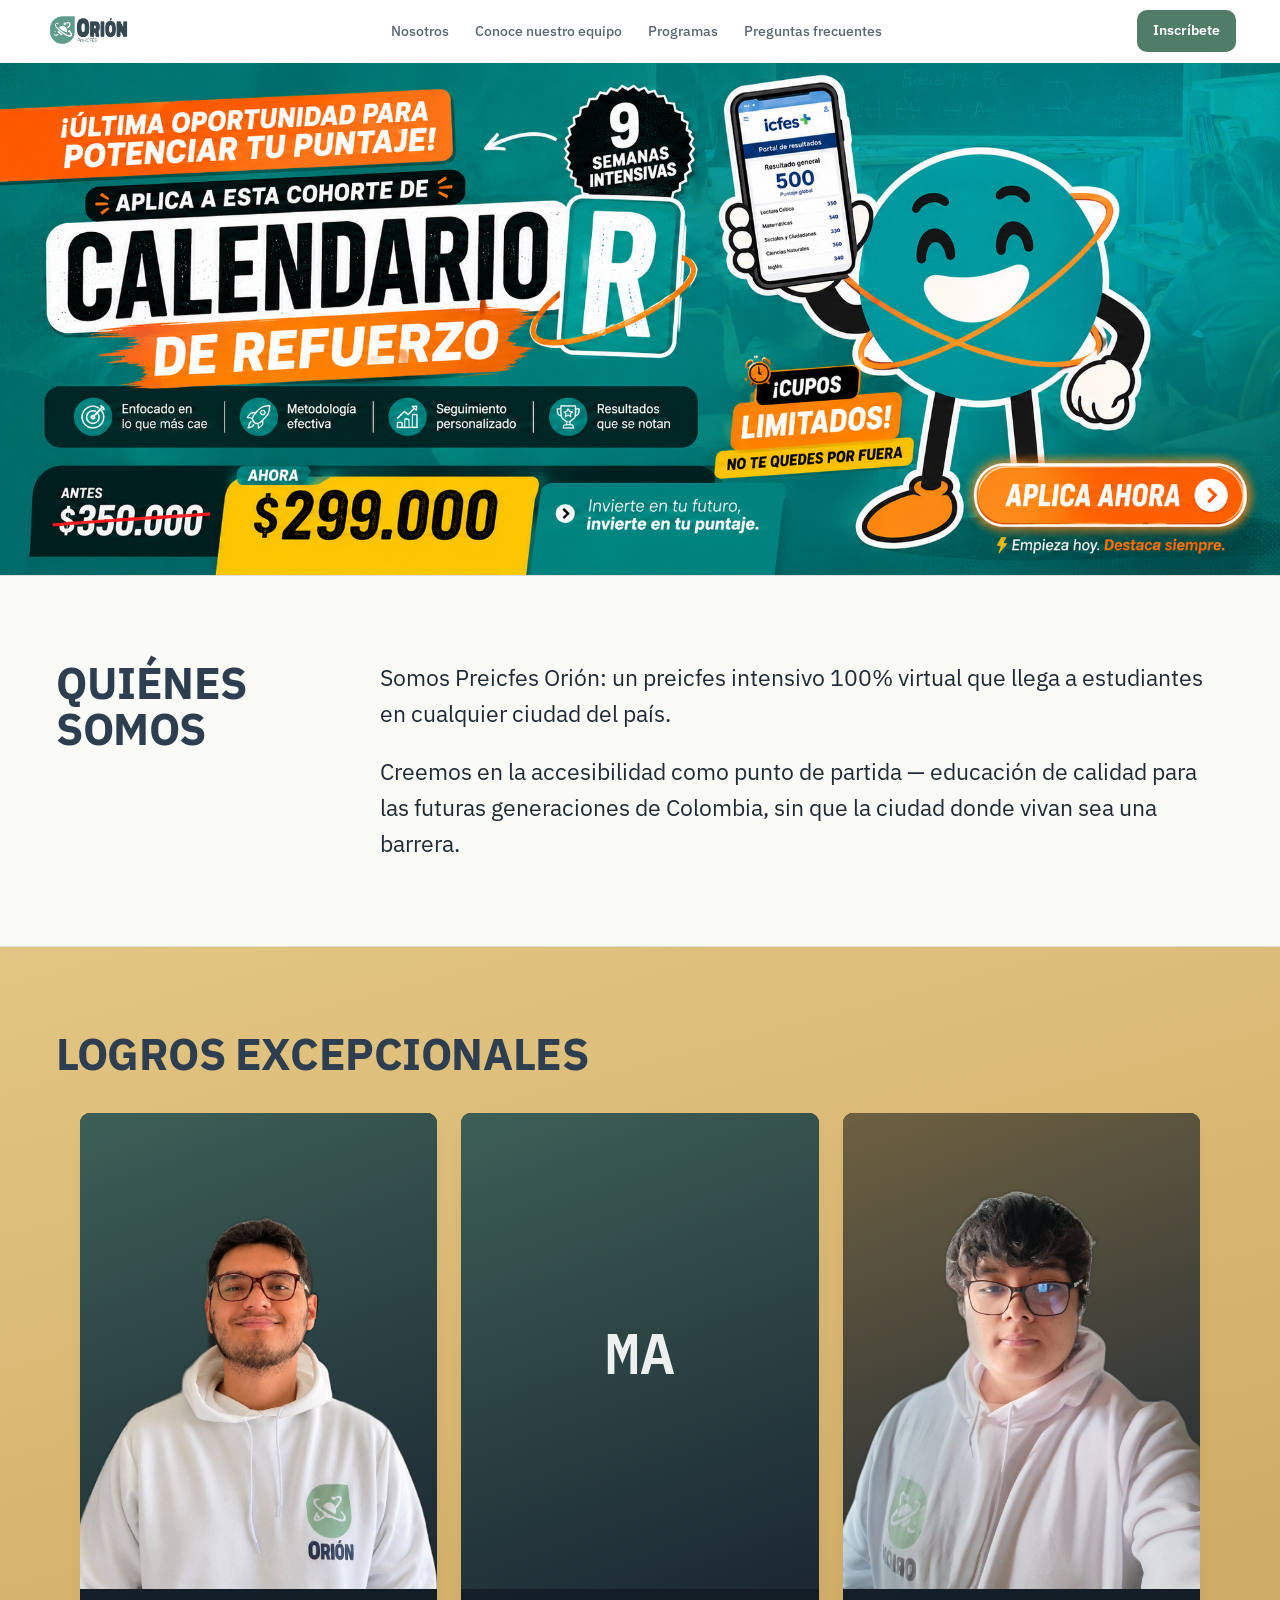
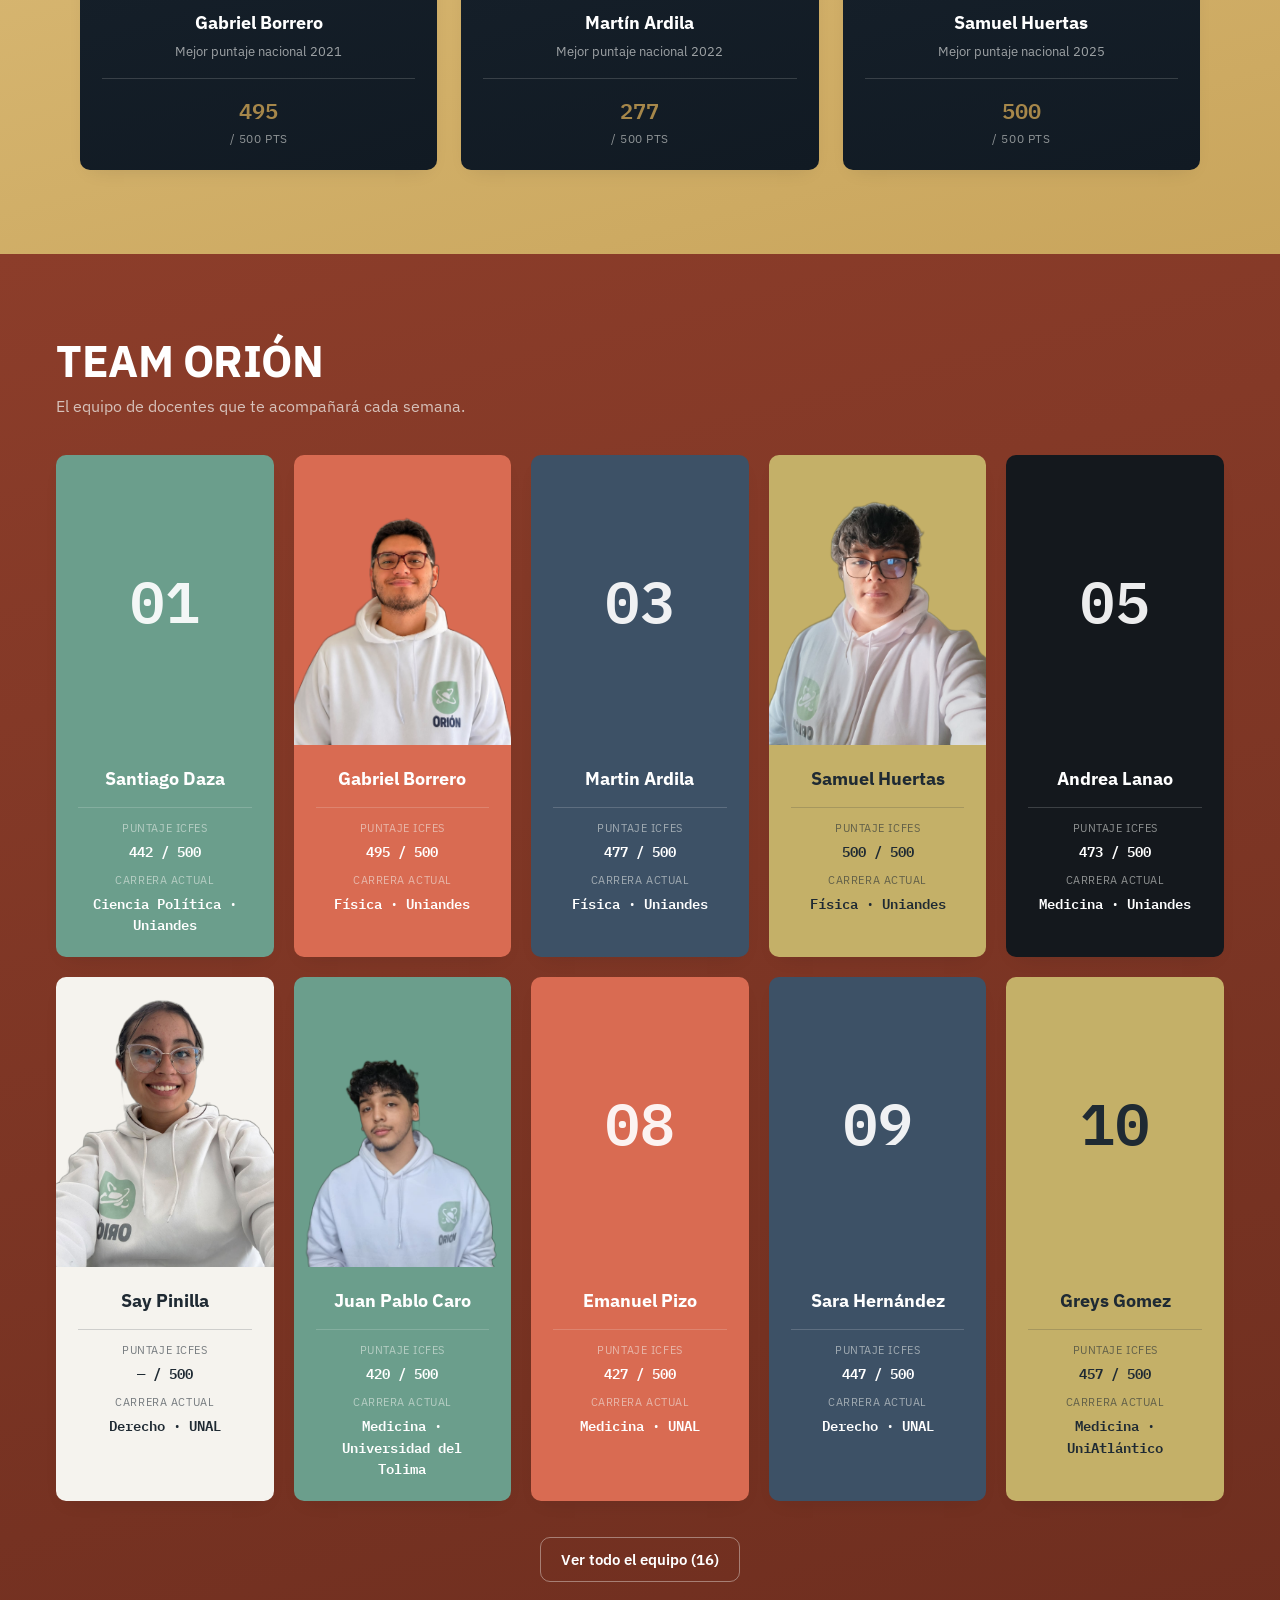
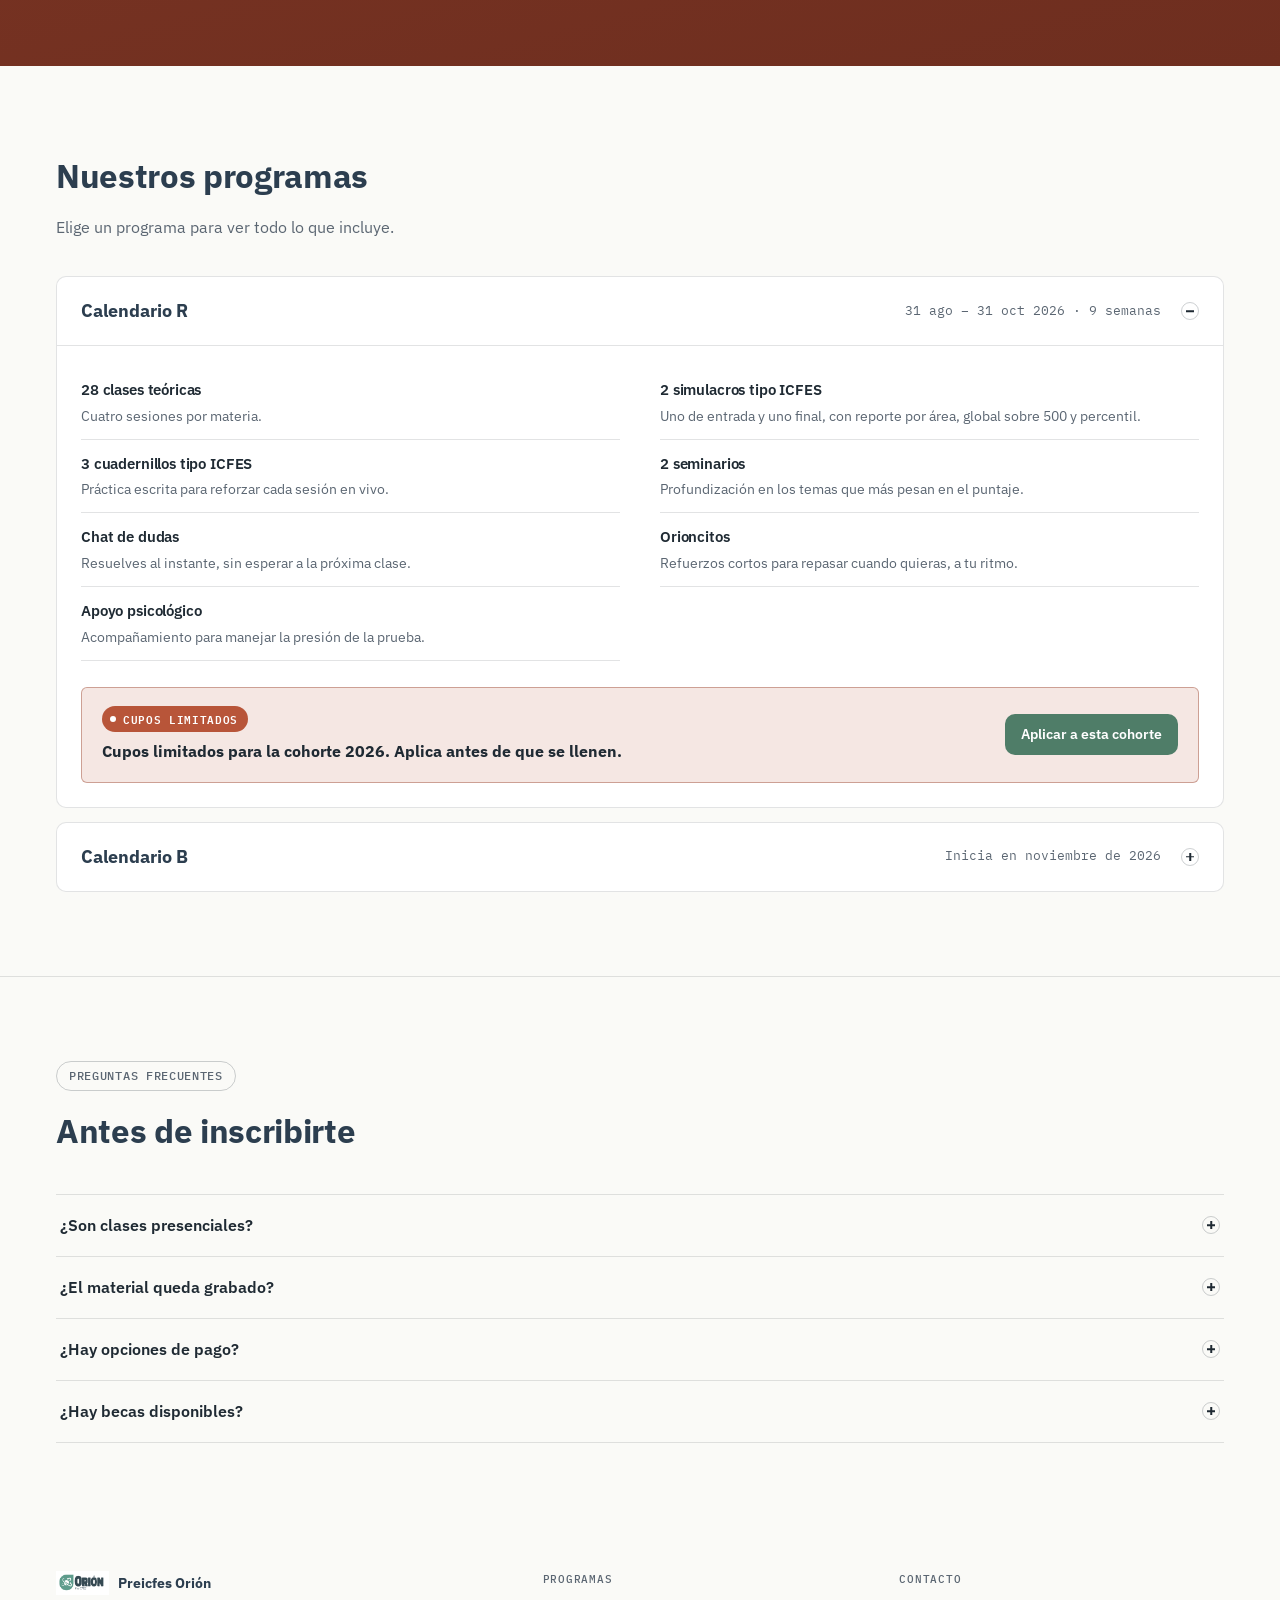
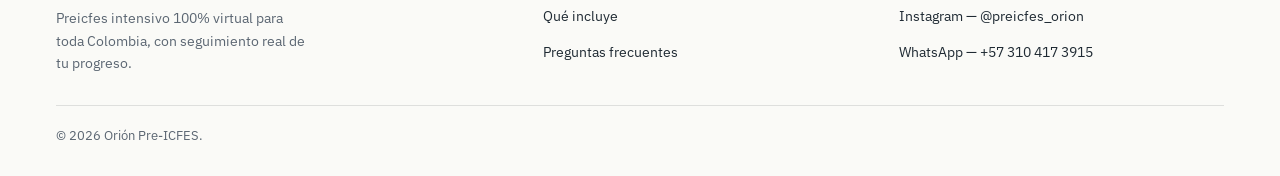
==== commit 6ebd87f3: "Quitar ítem de Becas del programa Calendario R Co-Authored-By: Claude Sonnet 5 <noreply@anthropic.co" ====
--- a/index.html
+++ b/index.html
@@ -274,7 +274,6 @@
             <div class="includes-item"><h4>Chat de dudas</h4><p>Resuelves al instante, sin esperar a la próxima clase.</p></div>
             <div class="includes-item"><h4>Orioncitos</h4><p>Refuerzos cortos para repasar cuando quieras, a tu ritmo.</p></div>
             <div class="includes-item"><h4>Apoyo psicológico</h4><p>Acompañamiento para manejar la presión de la prueba.</p></div>
-            <div class="includes-item"><h4>Becas</h4><p>Apoyo económico disponible para quienes lo necesiten.</p></div>
           </div>
           <div class="program-apply">
             <div class="program-apply-copy">
--- a/css/styles.css
+++ b/css/styles.css
@@ -285,8 +285,8 @@
 
   /* ---------- TEAM ORIÓN ---------- */
   .team-grid { display: grid; grid-template-columns: repeat(auto-fit, minmax(210px, 1fr)); gap: 20px; }
-  .team-card:nth-child(n+9) { display: none; }
-  .team-grid.is-expanded .team-card:nth-child(n+9) { display: block; }
+  .team-card:nth-child(n+11) { display: none; }
+  .team-grid.is-expanded .team-card:nth-child(n+11) { display: block; }
   .team-meta { margin-top: 14px; padding-top: 12px; border-top: 1px solid rgba(244,245,243,0.18); display: flex; flex-direction: column; align-items: center; gap: 10px; }
   .team-meta .row { display: flex; flex-direction: column; align-items: center; gap: 2px; }
   .team-meta .k { font-size: 0.7rem; text-transform: uppercase; letter-spacing: 0.05em; color: rgba(244,245,243,0.55); }
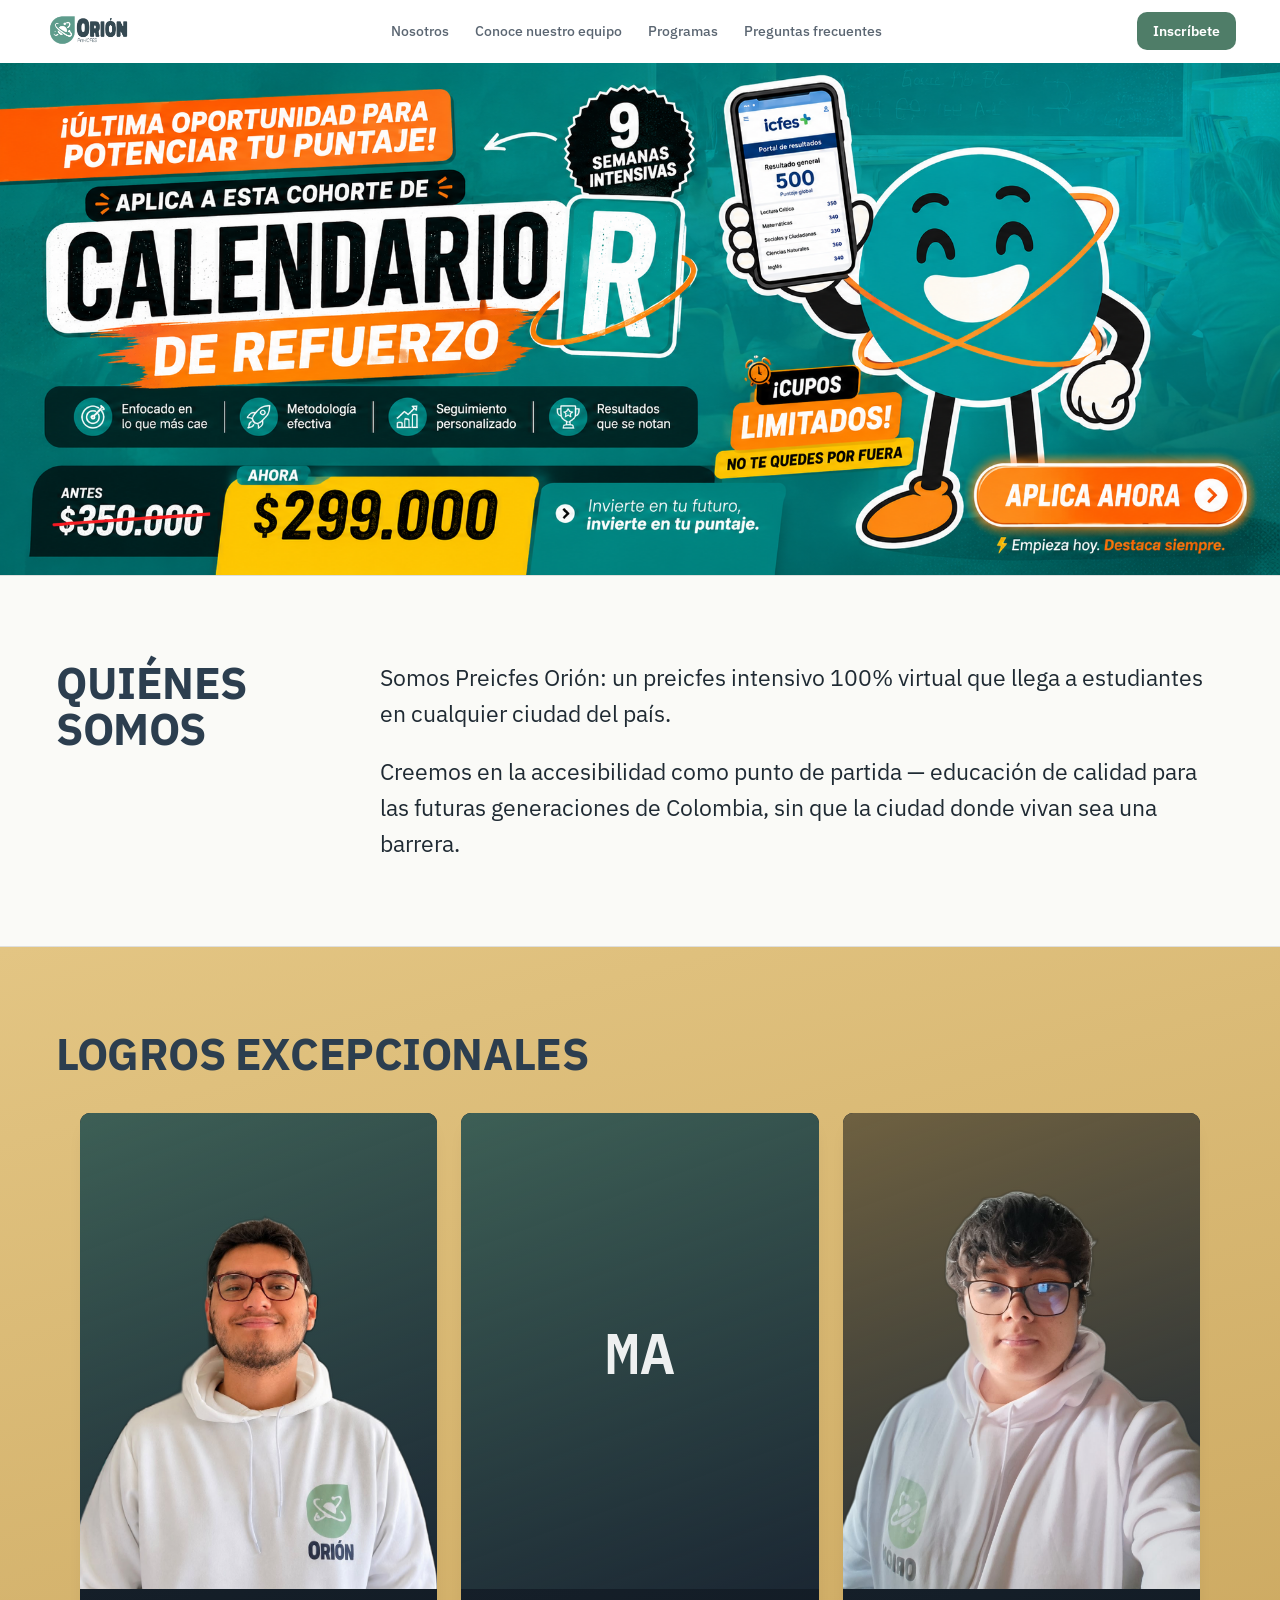
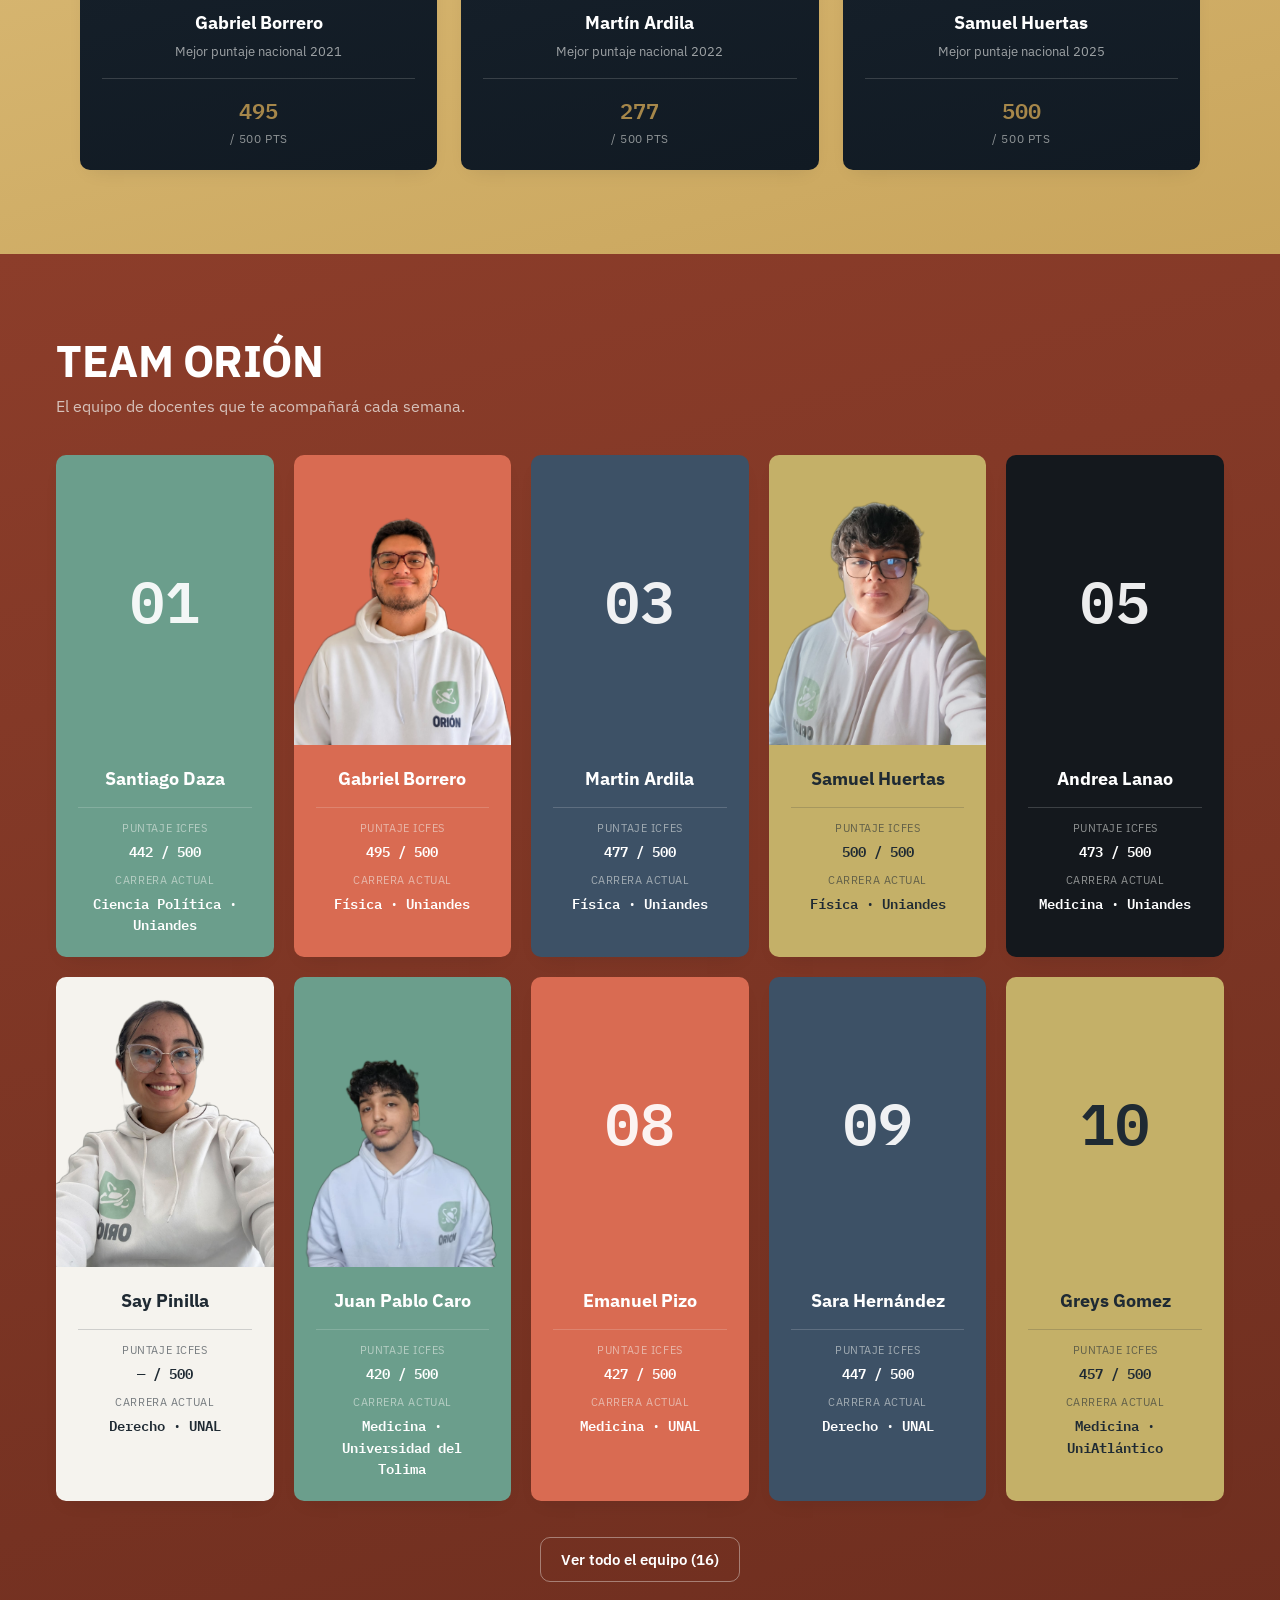
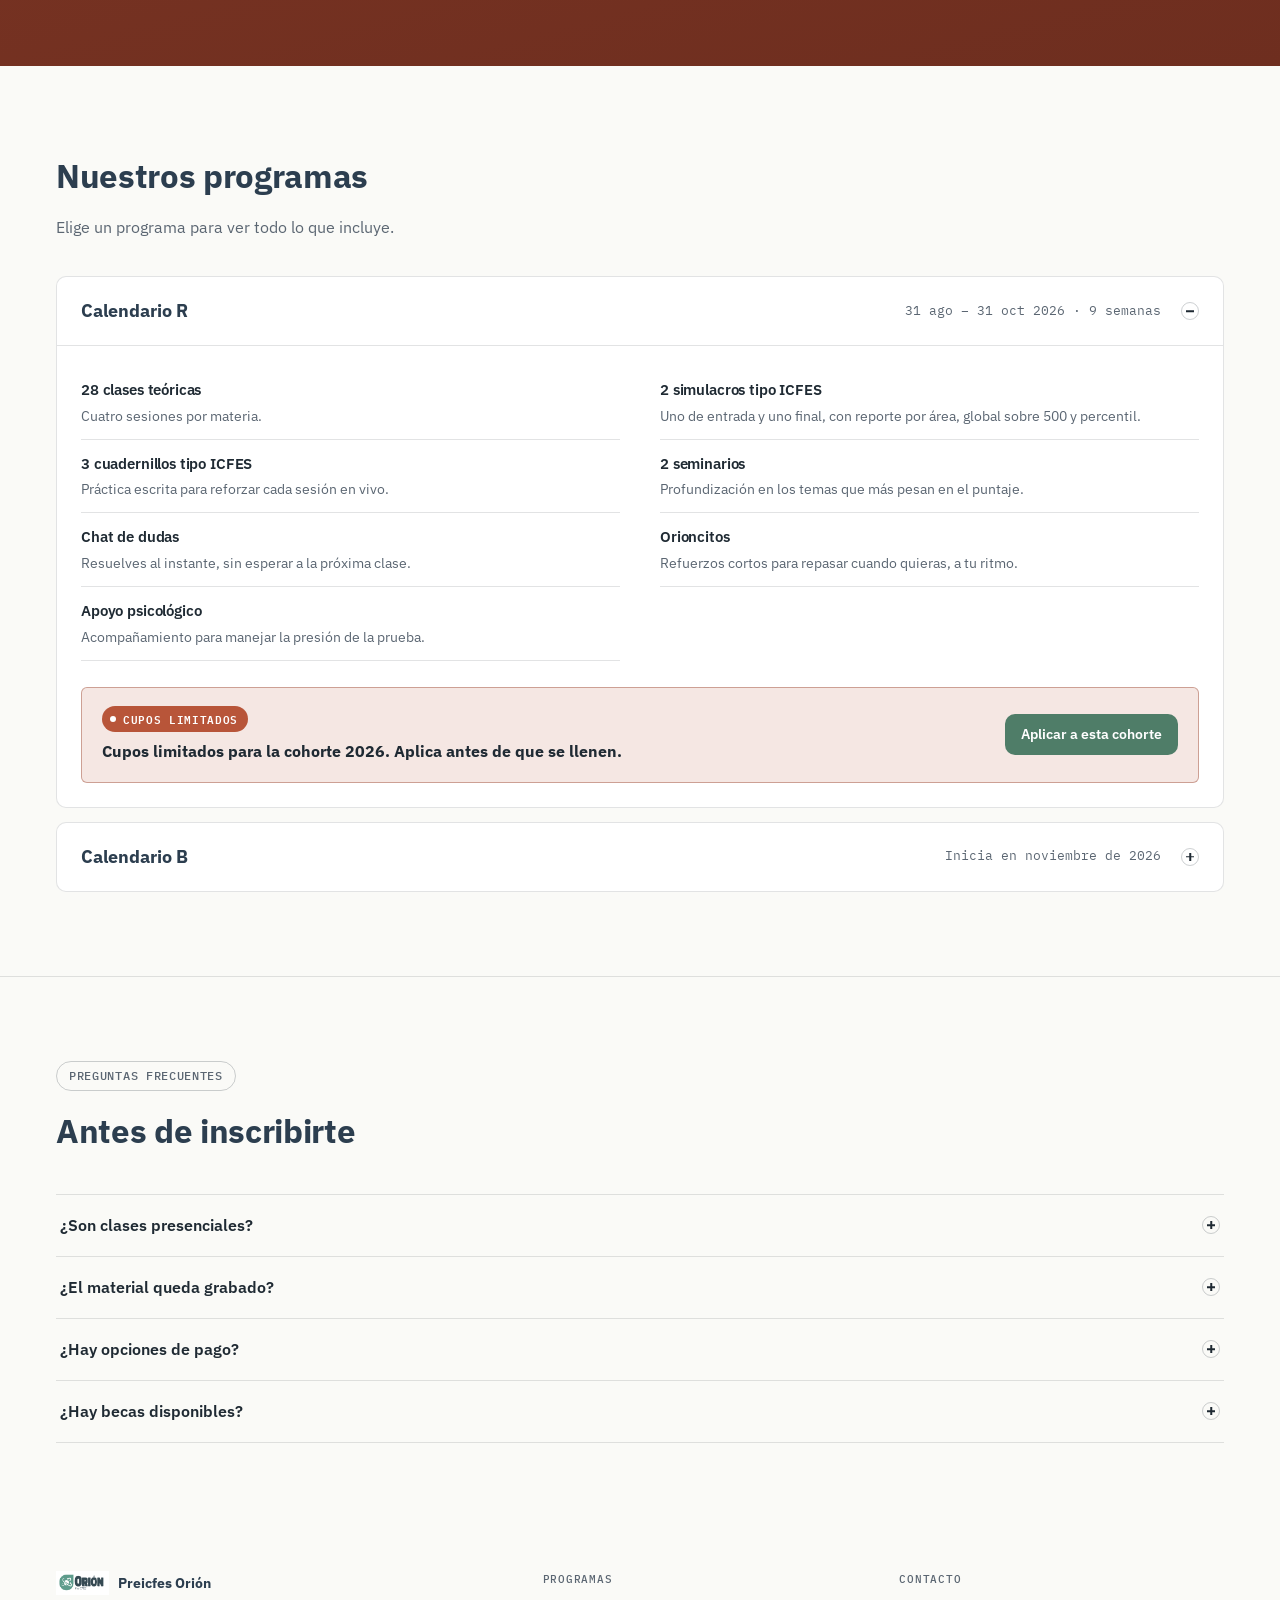
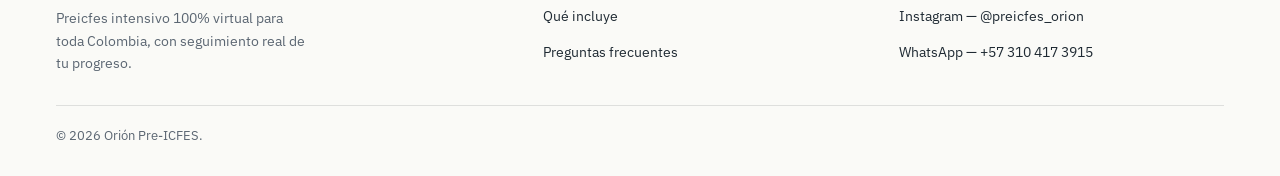
==== commit 5d84c378: "Agregar formulario de inscripción en modal desde el header El botón "Inscríbete" del header ahora ab" ====
--- a/index.html
+++ b/index.html
@@ -22,7 +22,7 @@
       <li><a href="#faq">Preguntas frecuentes</a></li>
     </ul>
     <div class="nav-cta">
-      <a class="btn btn-primary btn-sm" href="https://wa.me/message/YE4T5SMSXYHFE1" target="_blank" rel="noopener">Inscríbete</a>
+      <button class="btn btn-primary btn-sm" id="navInscribeBtn" type="button">Inscríbete</button>
       <button class="nav-toggle" id="navToggle" aria-label="Abrir menú" aria-expanded="false" aria-controls="navLinks">
         <span></span><span></span><span></span>
       </button>
@@ -355,6 +355,61 @@
     <p class="footer-bottom">© 2026 Orión Pre-ICFES.</p>
   </div>
 </footer>
+<div class="modal-overlay" id="enrollOverlay" hidden>
+  <div class="modal" role="dialog" aria-modal="true" aria-labelledby="enrollTitle">
+    <button class="modal-close" id="enrollClose" type="button" aria-label="Cerrar">&times;</button>
+
+    <form class="enroll-form" id="enrollForm" novalidate>
+      <h3 id="enrollTitle">Inscríbete</h3>
+      <p class="enroll-sub">Cuéntanos un poco de ti y te contactamos para ayudarte a decidir.</p>
+
+      <div class="enroll-row">
+        <label class="enroll-field">
+          <span>Nombre</span>
+          <input type="text" name="nombre" required autocomplete="given-name" />
+        </label>
+        <label class="enroll-field">
+          <span>Apellido</span>
+          <input type="text" name="apellido" required autocomplete="family-name" />
+        </label>
+      </div>
+
+      <label class="enroll-field">
+        <span>Correo</span>
+        <input type="email" name="correo" required autocomplete="email" />
+      </label>
+
+      <label class="enroll-field">
+        <span>Número de teléfono</span>
+        <input type="tel" name="telefono" required autocomplete="tel" placeholder="300 123 4567" />
+      </label>
+
+      <label class="enroll-field">
+        <span>Cohorte a la que quieres aplicar</span>
+        <select name="cohorte" id="enrollCohortSelect" required></select>
+      </label>
+
+      <label class="enroll-field">
+        <span>Grado del estudiante</span>
+        <select name="grado" required>
+          <option value="" disabled selected>Selecciona un grado</option>
+          <option value="9">9°</option>
+          <option value="10">10°</option>
+          <option value="11">11°</option>
+          <option value="egresado">Ya soy egresado / validación</option>
+        </select>
+      </label>
+
+      <button type="submit" class="btn btn-primary enroll-submit">Enviar</button>
+    </form>
+
+    <div class="enroll-success" id="enrollSuccess" hidden>
+      <h3>¡Listo!</h3>
+      <p id="enrollSuccessMsg"></p>
+      <button type="button" class="btn btn-primary" id="enrollSuccessClose">Cerrar</button>
+    </div>
+  </div>
+</div>
 <script src="js/main.js" defer></script>
 </body>
 </html>
--- a/css/styles.css
+++ b/css/styles.css
@@ -350,3 +350,30 @@
   .footer-col a { text-decoration: none; font-size: 0.9rem; color: var(--ink); }
   .footer-col a:hover { color: var(--sage); }
   .footer-bottom { padding-top: 20px; font-size: 0.8rem; color: var(--muted); }
+
+  /* ---------- ENROLL MODAL ---------- */
+  .modal-overlay { position: fixed; inset: 0; z-index: 100; display: flex; align-items: center; justify-content: center; background: rgba(15,20,25,0.55); padding: 20px; }
+  .modal-overlay[hidden] { display: none; }
+  .modal { position: relative; width: 100%; max-width: 480px; max-height: 90vh; overflow-y: auto; background: var(--surface); color: var(--ink); border-radius: var(--radius); box-shadow: var(--shadow-2); padding: 32px clamp(20px,4vw,36px) 28px; }
+  .modal-close { position: absolute; top: 14px; right: 14px; width: 32px; height: 32px; border-radius: 999px; border: none; background: var(--surface-2); color: var(--ink); font-size: 1.3rem; line-height: 1; cursor: pointer; display: flex; align-items: center; justify-content: center; }
+  .modal-close:hover { background: var(--border-strong); }
+
+  .enroll-form h3, .enroll-success h3 { font-size: 1.4rem; margin-bottom: 6px; }
+  .enroll-sub { color: var(--muted); font-size: 0.92rem; margin: 6px 0 22px; }
+
+  .enroll-row { display: grid; grid-template-columns: 1fr 1fr; gap: 14px; }
+  .enroll-field { display: flex; flex-direction: column; gap: 6px; margin-bottom: 14px; font-size: 0.85rem; font-weight: 600; color: var(--navy); }
+  .enroll-field input, .enroll-field select {
+    font-family: var(--font-ui); font-size: 0.95rem; font-weight: 400; color: var(--ink);
+    padding: 10px 12px; border-radius: var(--radius-sm); border: 1px solid var(--border-strong);
+    background: var(--paper);
+  }
+  .enroll-field input:focus, .enroll-field select:focus { outline: 2px solid var(--sage); outline-offset: 1px; }
+
+  .enroll-submit { width: 100%; margin-top: 6px; }
+
+  .enroll-success { text-align: center; padding: 12px 0; }
+  .enroll-success p { margin: 10px 0 22px; color: var(--muted); }
+  .enroll-success .btn { width: 100%; }
+
+  @media (max-width: 520px) { .enroll-row { grid-template-columns: 1fr; } }
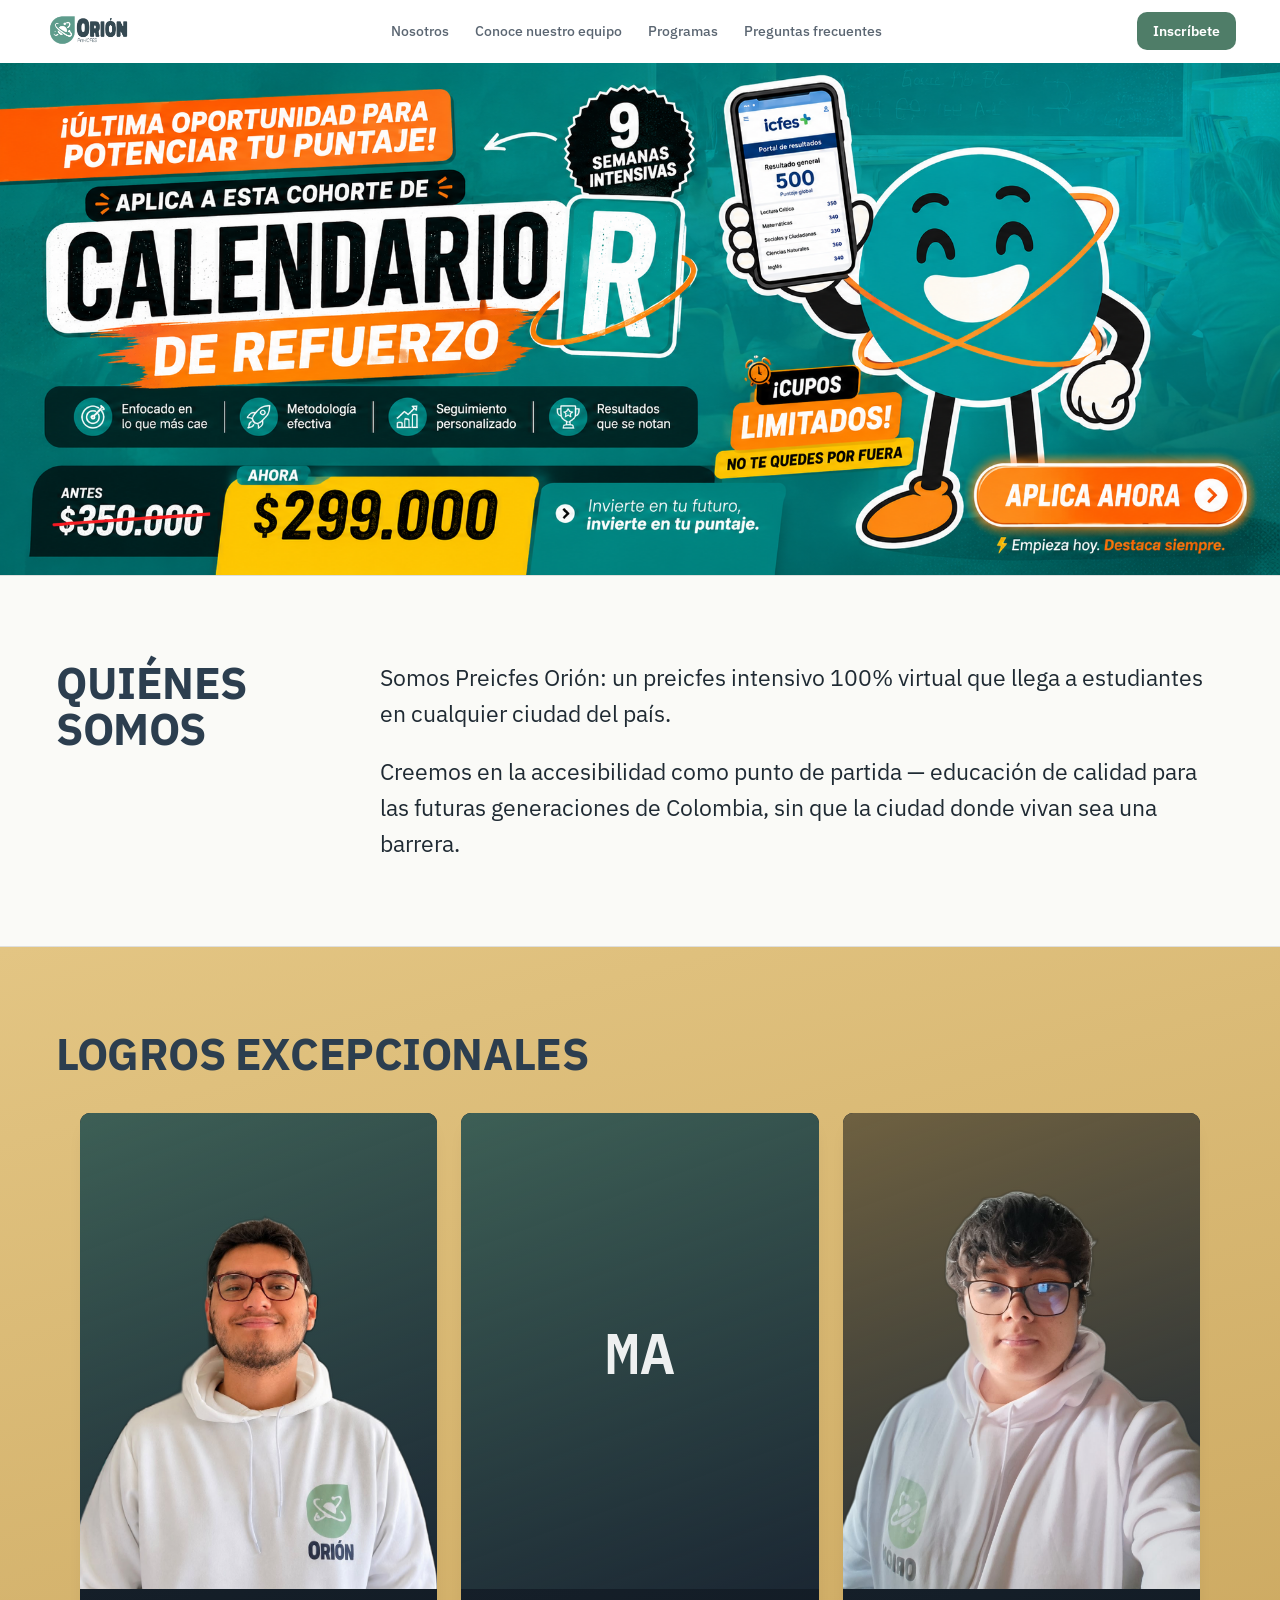
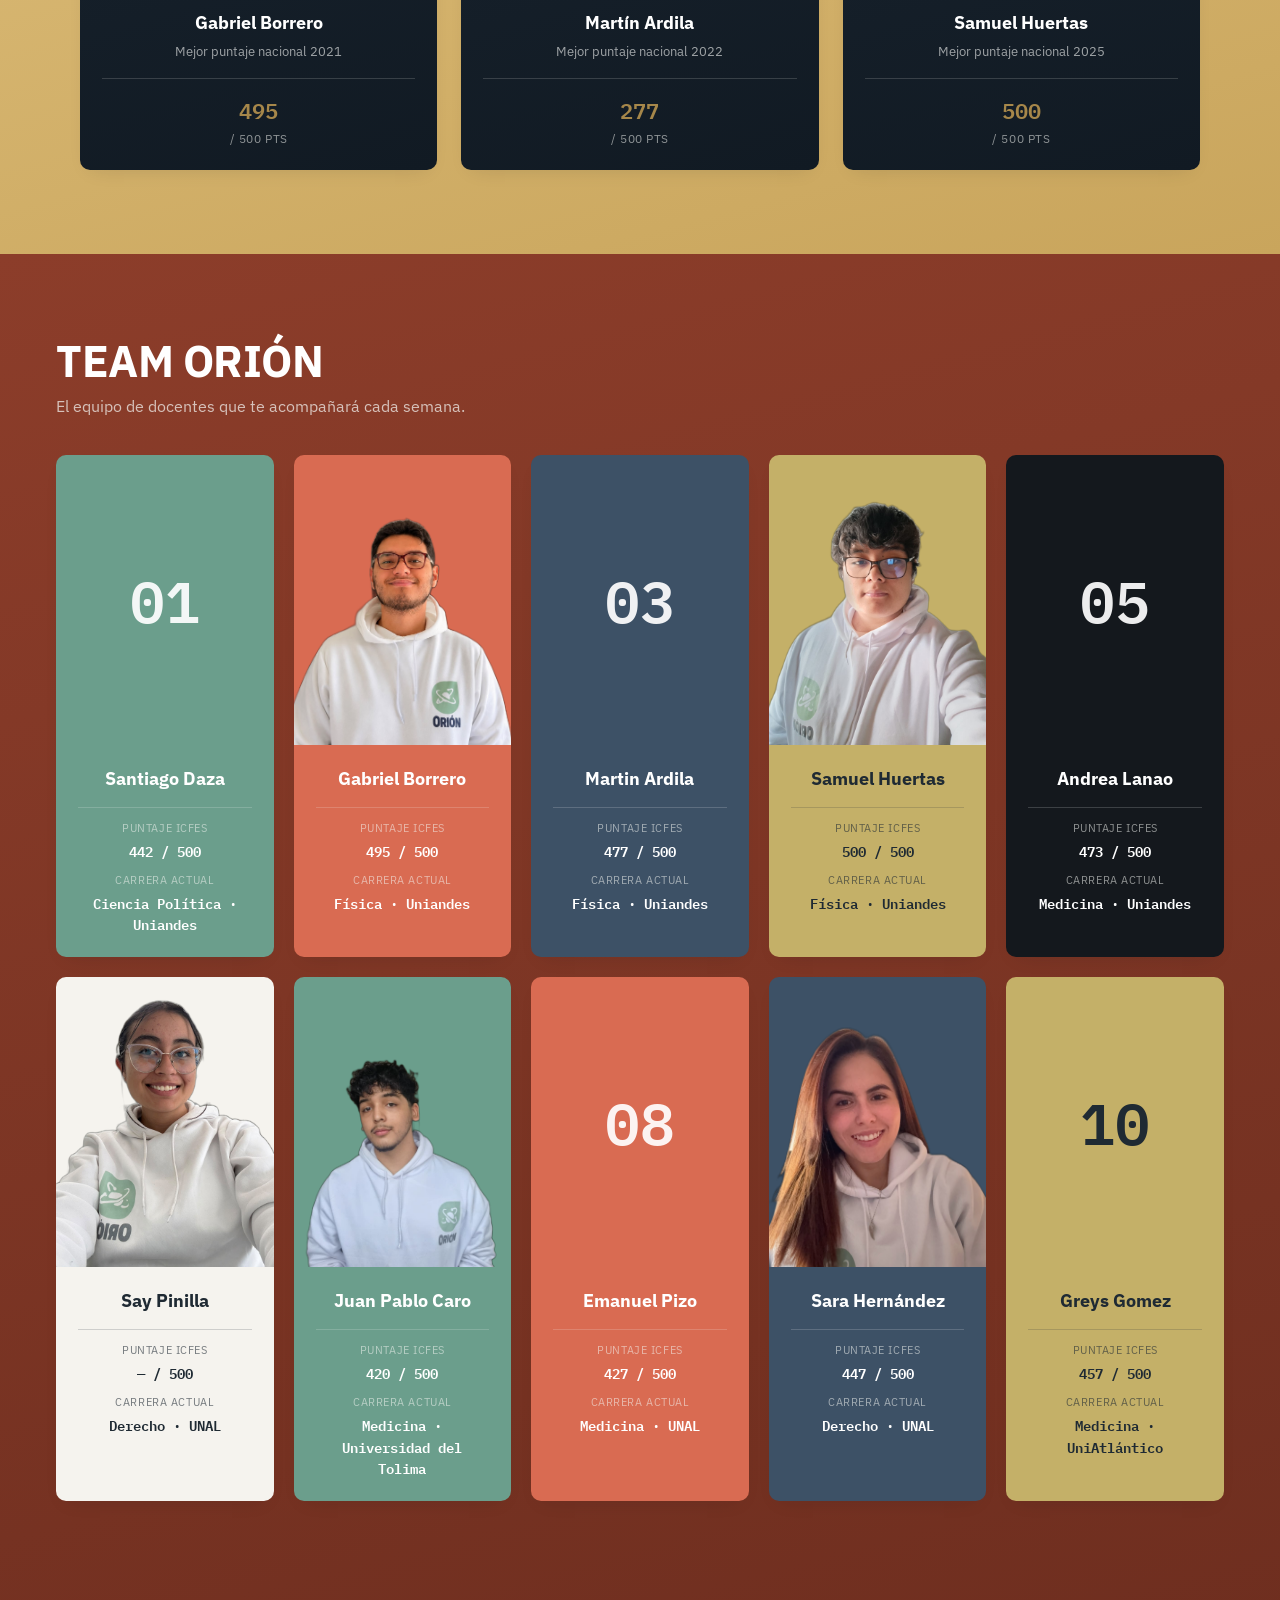
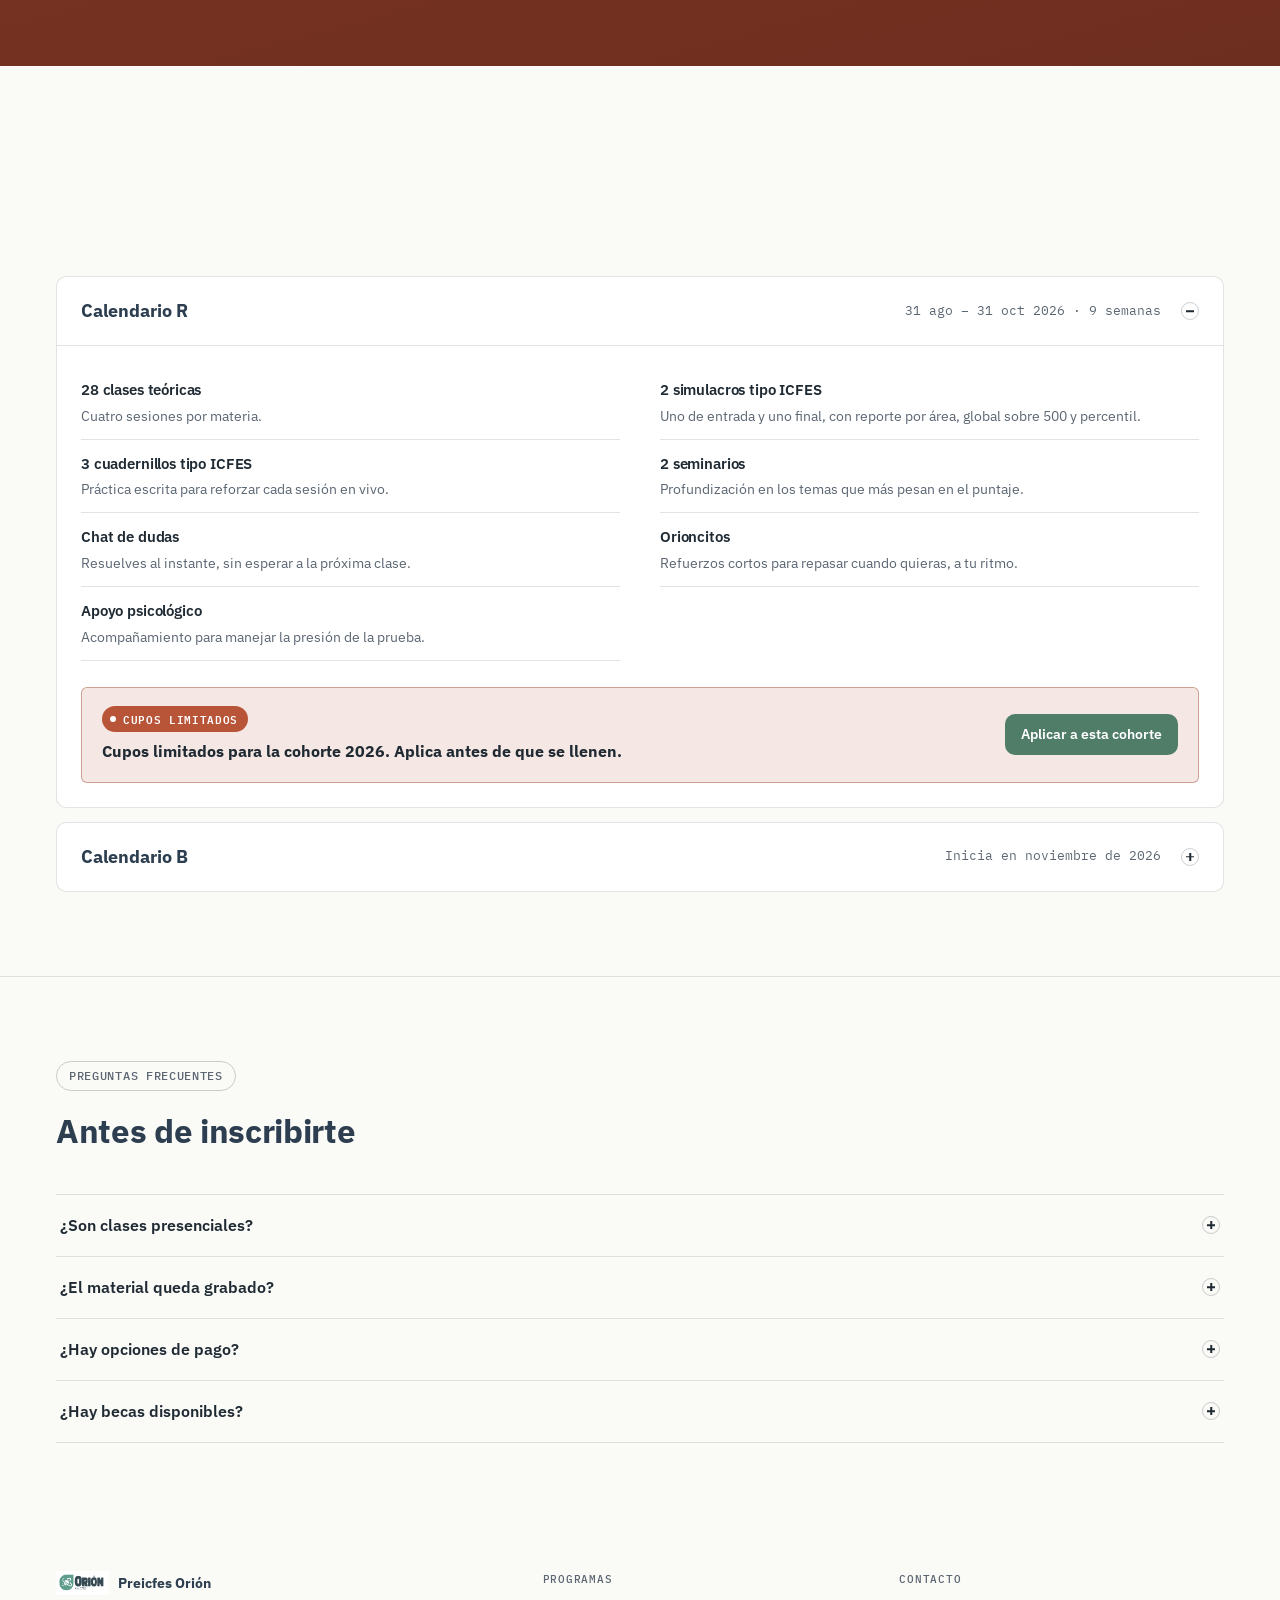
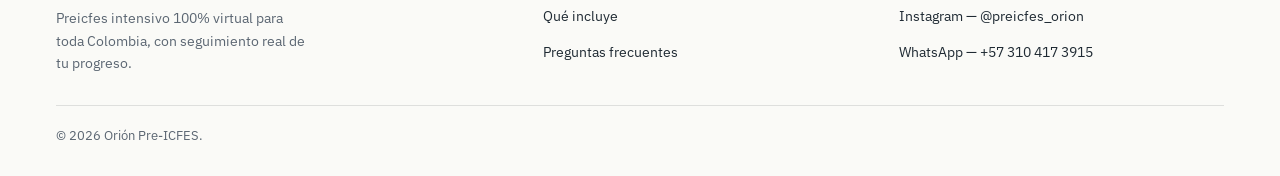
==== commit d871159c: "Agregar foto sin fondo de Sara Hernández a su tarjeta Co-Authored-By: Claude Sonnet 5 <noreply@anthr" ====
--- a/index.html
+++ b/index.html
@@ -168,7 +168,7 @@
           </div>
         </article>
         <article class="achv-card team-card">
-          <div class="achv-photo is-placeholder"><span>09</span></div>
+          <div class="achv-photo"><img src="assets/sara-hernandez.png" alt="Sara Hernández" style="object-position: 50% 15%;" /></div>
           <div class="achv-info">
             <div class="achv-name">Sara Hernández</div>
             <div class="team-meta">
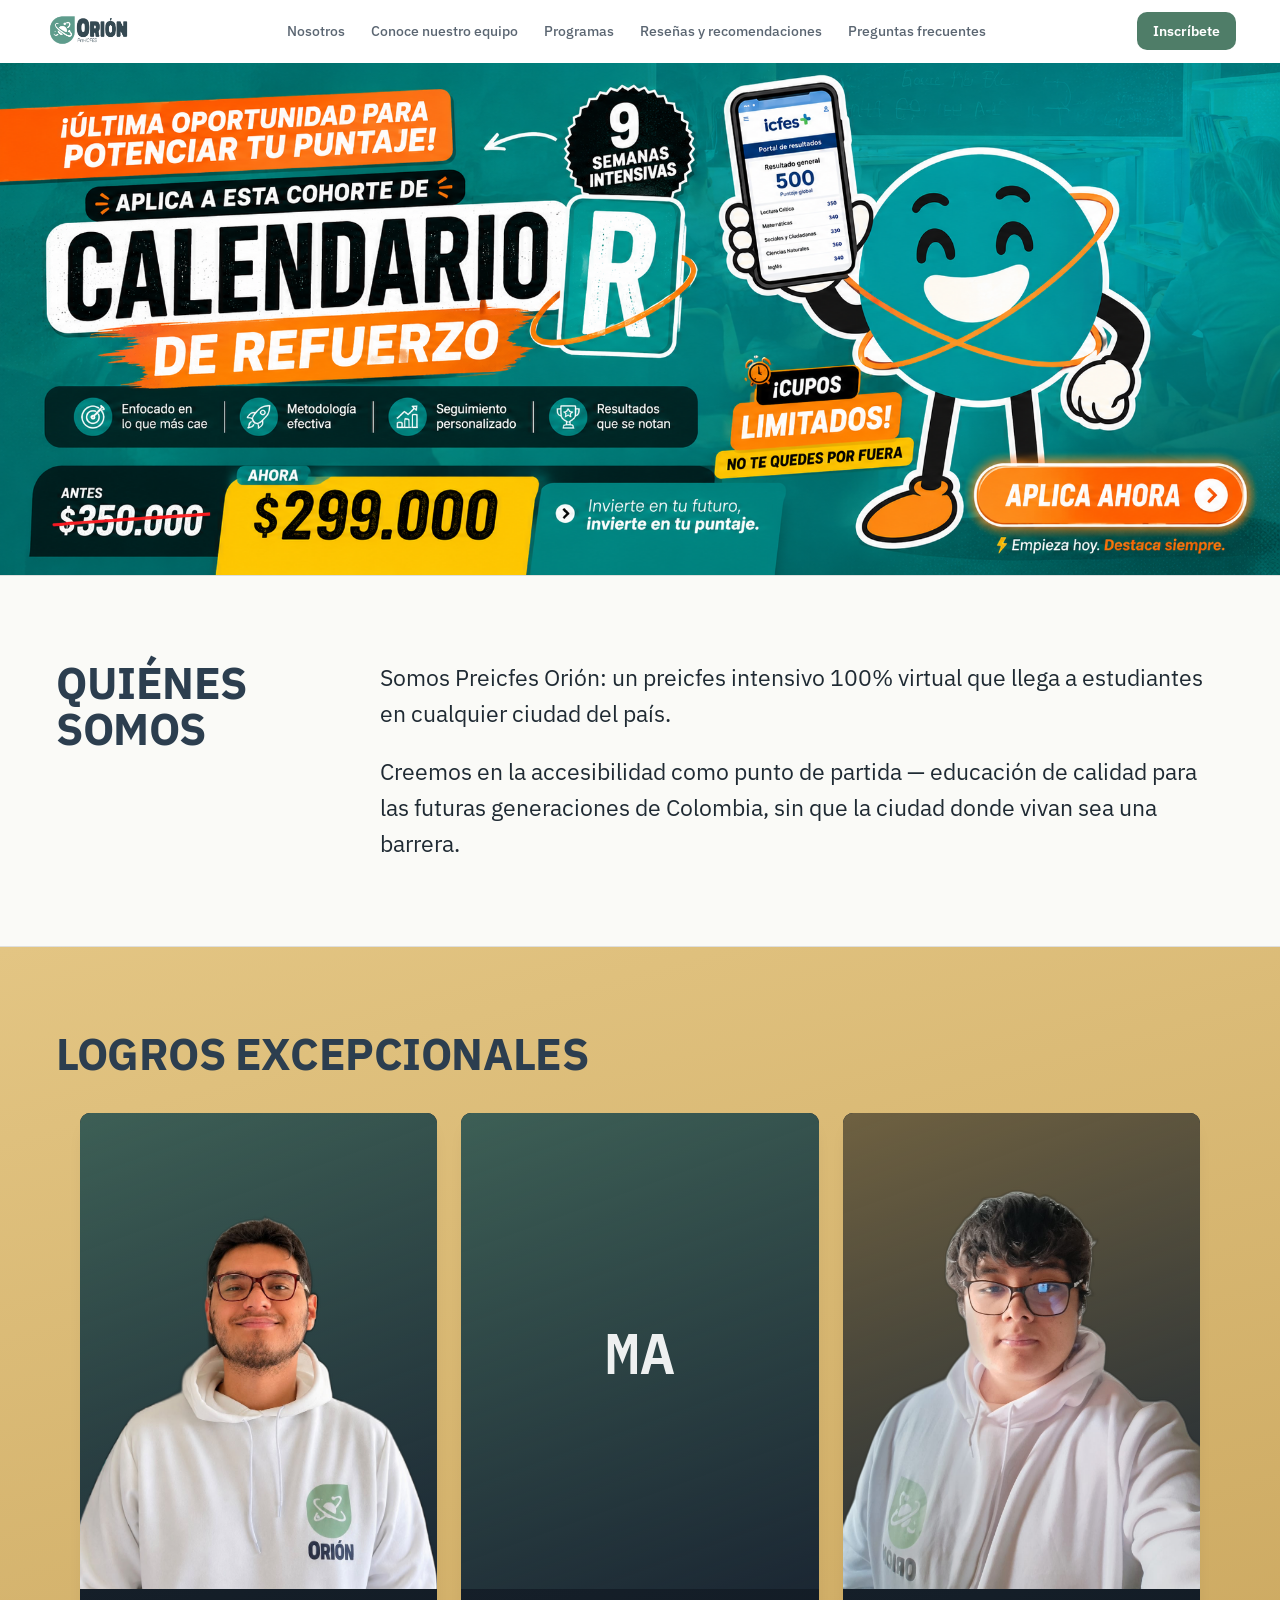
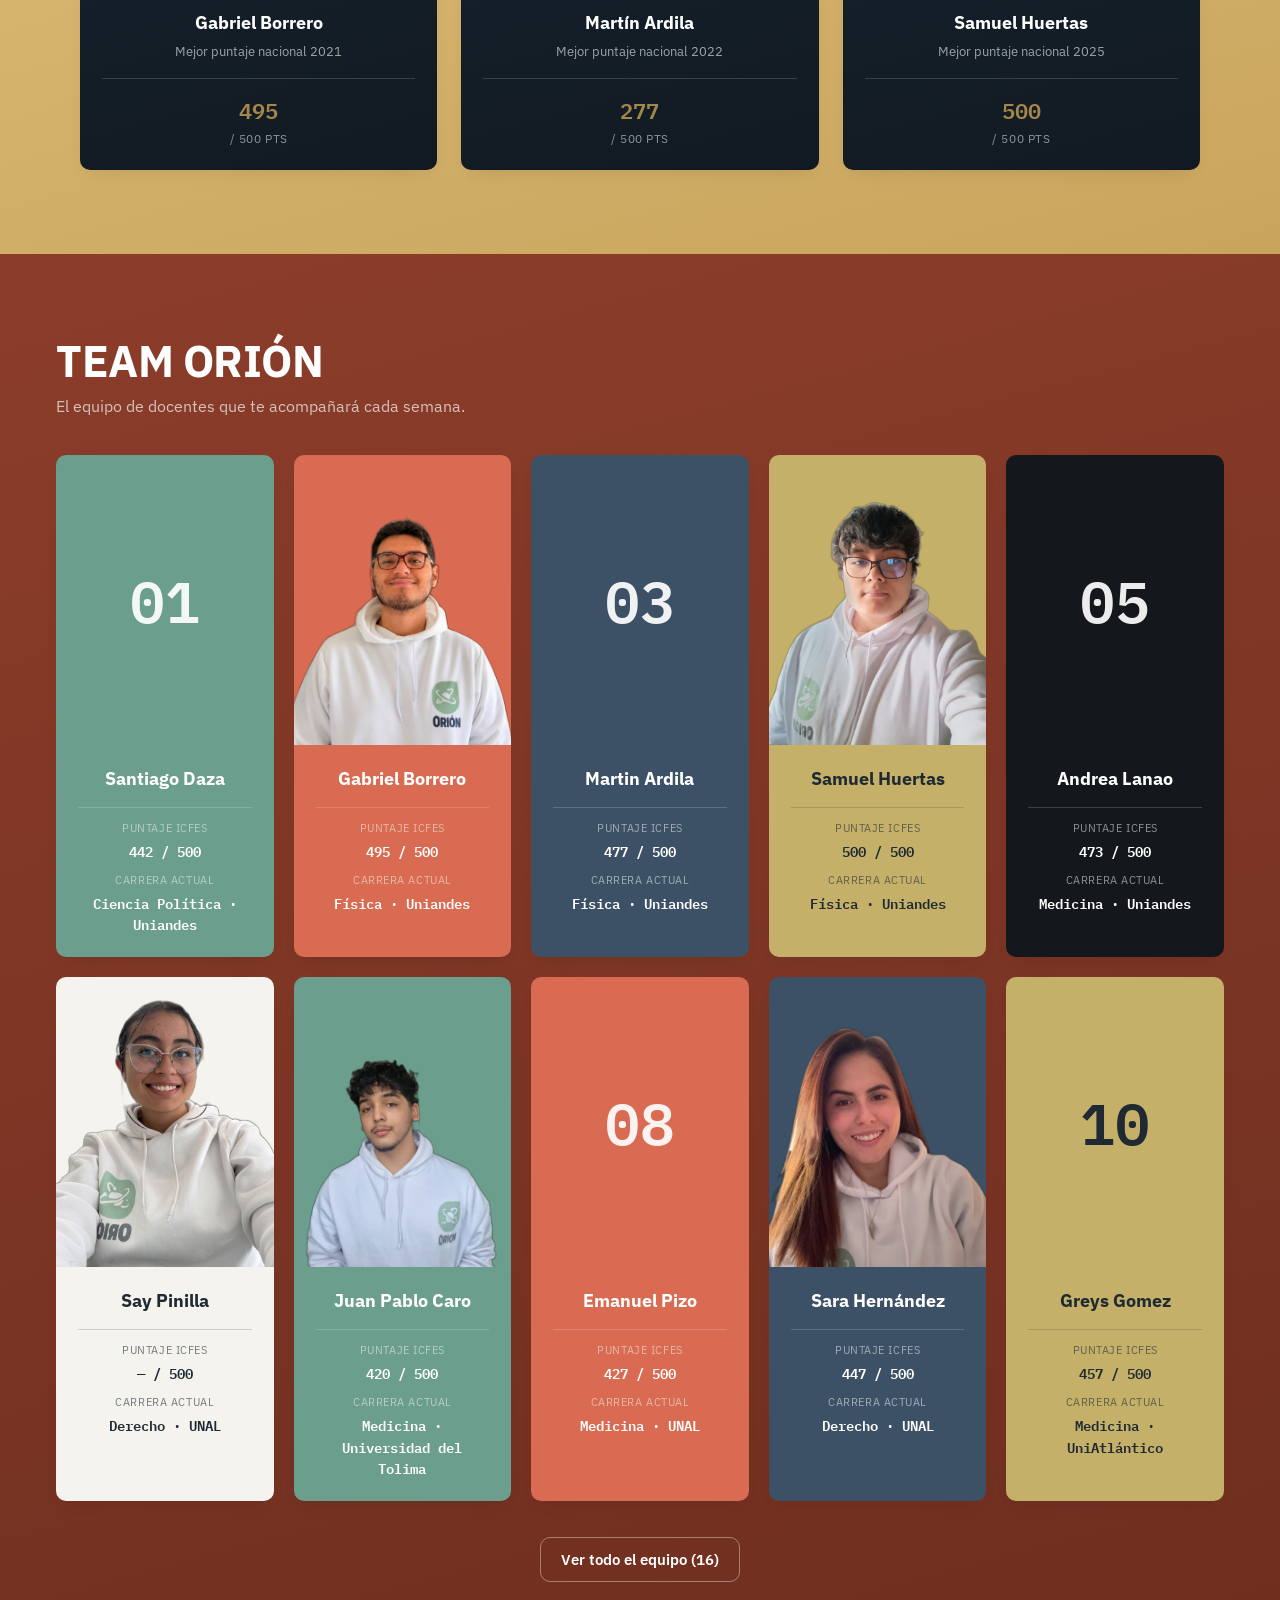
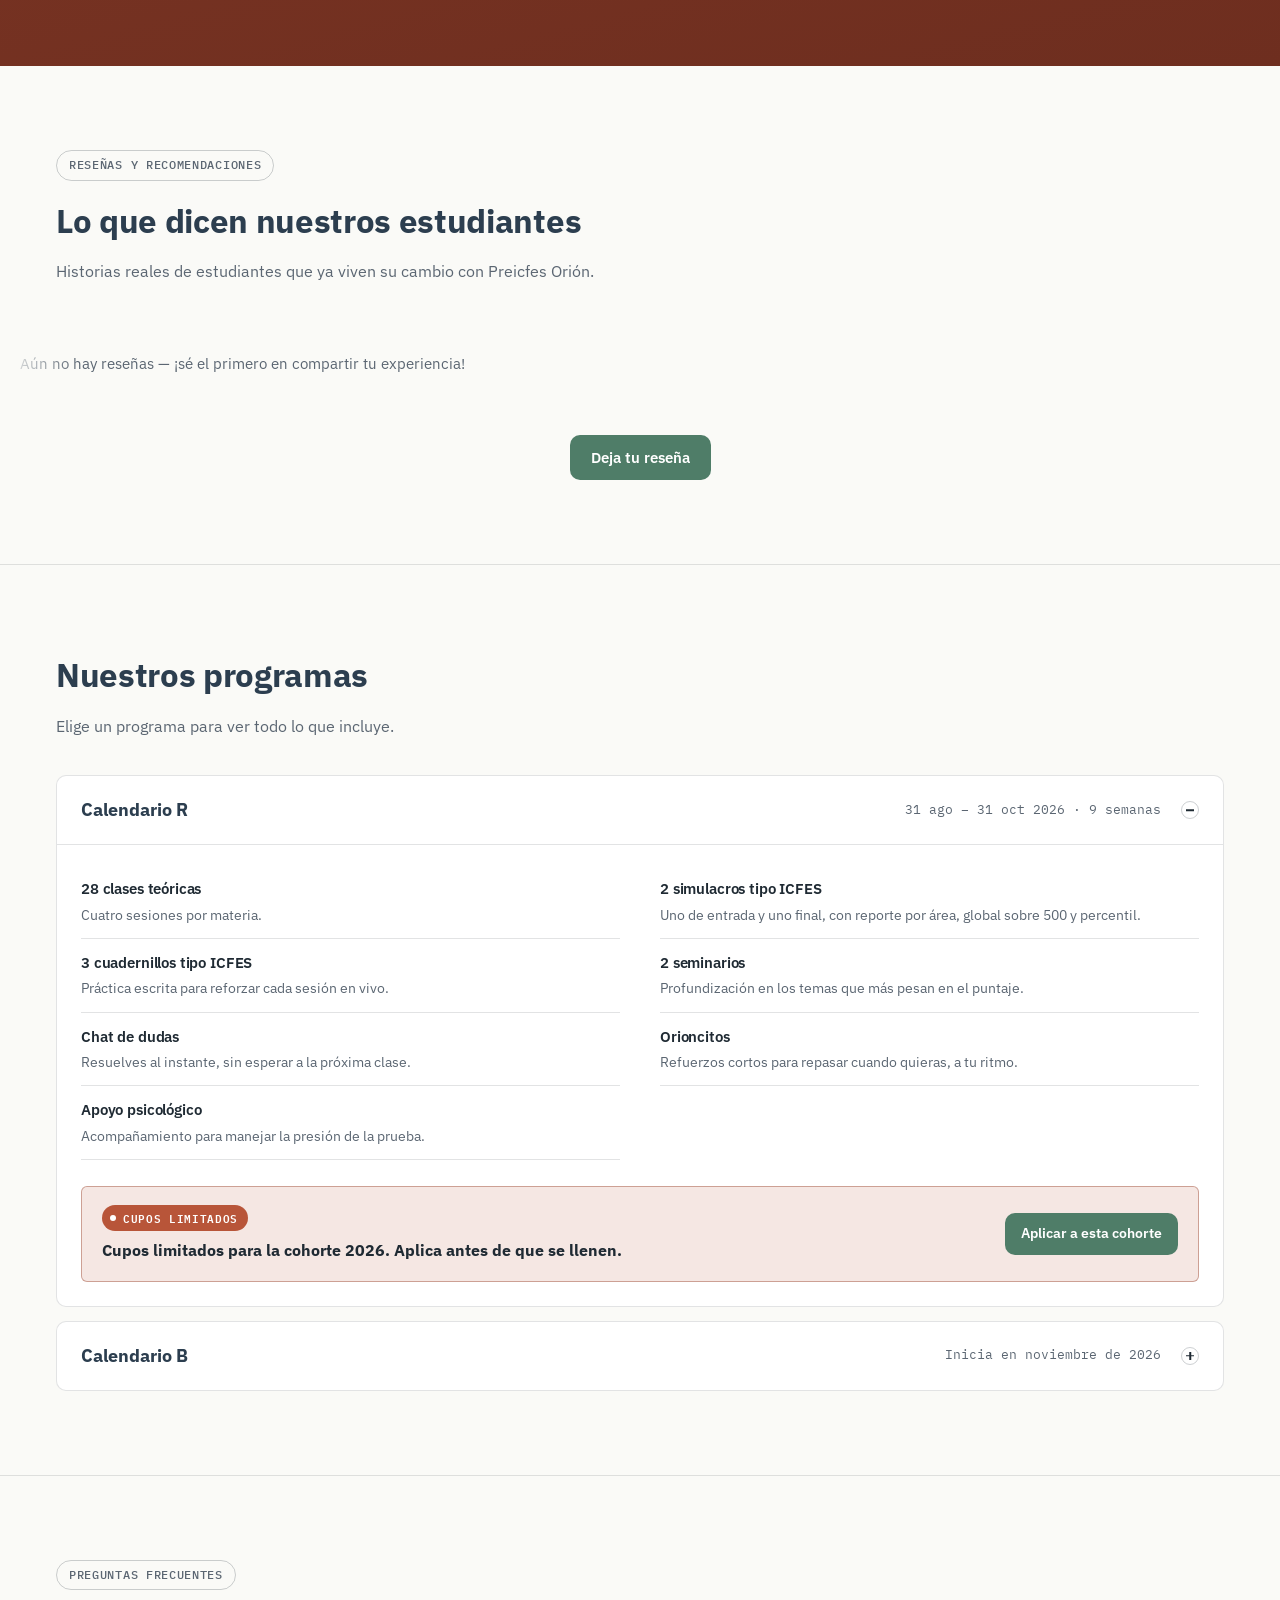
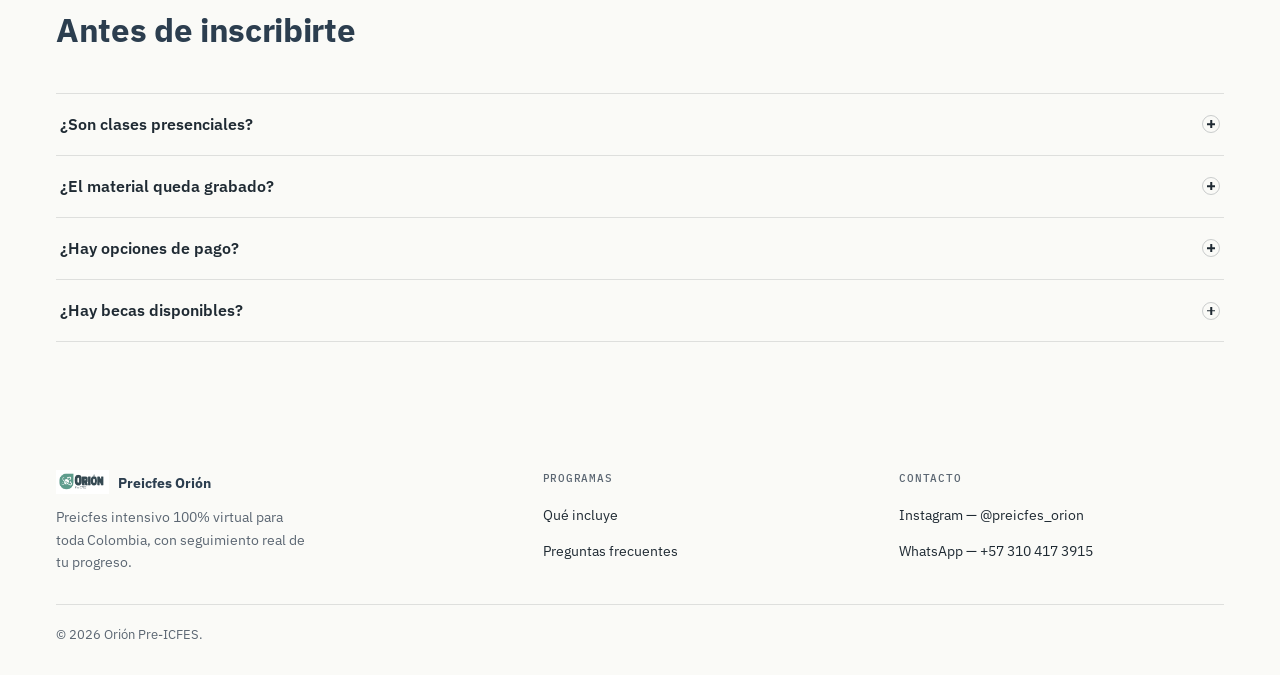
==== commit ba3c0eae: "Agregar sección de Reseñas y recomendaciones con carrusel dinámico Nuevo link en el header "Reseñas " ====
--- a/index.html
+++ b/index.html
@@ -19,6 +19,7 @@
       <li><a href="#nosotros">Nosotros</a></li>
       <li><a href="#team">Conoce nuestro equipo</a></li>
       <li><a href="#programa">Programas</a></li>
+      <li><a href="#resenas">Reseñas y recomendaciones</a></li>
       <li><a href="#faq">Preguntas frecuentes</a></li>
     </ul>
     <div class="nav-cta">
@@ -249,6 +250,26 @@
       </div>
       <div class="team-toggle-wrap fade">
         <button class="btn btn-ghost" id="teamToggle" aria-expanded="false" aria-controls="teamGrid">Ver todo el equipo (16)</button>
+      </div>
+    </div>
+  </section>
+
+  <section id="resenas">
+    <div class="wrap">
+      <div class="section-head fade">
+        <span class="tag">Reseñas y recomendaciones</span>
+        <h2>Lo que dicen nuestros estudiantes</h2>
+        <p>Historias reales de estudiantes que ya viven su cambio con Preicfes Orión.</p>
+      </div>
+    </div>
+
+    <div class="reviews-marquee-wrap fade">
+      <div class="reviews-track" id="reviewsTrack"></div>
+    </div>
+
+    <div class="wrap">
+      <div class="reviews-cta fade">
+        <button class="btn btn-primary" id="openReviewBtn" type="button">Deja tu reseña</button>
       </div>
     </div>
   </section>
@@ -410,6 +431,35 @@
     </div>
   </div>
 </div>
+
+<div class="modal-overlay" id="reviewOverlay" hidden>
+  <div class="modal" role="dialog" aria-modal="true" aria-labelledby="reviewTitle">
+    <button class="modal-close" id="reviewClose" type="button" aria-label="Cerrar">&times;</button>
+
+    <form class="enroll-form" id="reviewForm" novalidate>
+      <h3 id="reviewTitle">Deja tu reseña</h3>
+      <p class="enroll-sub">Cuéntale a futuros estudiantes cómo Preicfes Orión te ayudó a llegar más lejos.</p>
+
+      <label class="enroll-field">
+        <span>Nombre</span>
+        <input type="text" name="nombre" required autocomplete="name" maxlength="60" />
+      </label>
+
+      <label class="enroll-field">
+        <span>Tu comentario</span>
+        <textarea name="comentario" rows="4" required maxlength="280" placeholder="Preicfes Orión me ayudó a..."></textarea>
+      </label>
+
+      <button type="submit" class="btn btn-primary enroll-submit">Publicar reseña</button>
+    </form>
+
+    <div class="enroll-success" id="reviewSuccess" hidden>
+      <h3>¡Gracias!</h3>
+      <p>Tu reseña ya está en el carrusel. Gracias por compartir tu experiencia con Preicfes Orión.</p>
+      <button type="button" class="btn btn-primary" id="reviewSuccessClose">Cerrar</button>
+    </div>
+  </div>
+</div>
 <script src="js/main.js" defer></script>
 </body>
 </html>
--- a/css/styles.css
+++ b/css/styles.css
@@ -337,6 +337,39 @@
   .faq-item p a { color: var(--sage); font-weight: 600; text-decoration: underline; text-underline-offset: 2px; }
 
 
+  /* ---------- RESEÑAS ---------- */
+  #resenas { padding-bottom: clamp(52px,7vw,84px); }
+  .reviews-marquee-wrap {
+    overflow: hidden;
+    margin: 8px 0 30px;
+    -webkit-mask-image: linear-gradient(to right, transparent, black 6%, black 94%, transparent);
+    mask-image: linear-gradient(to right, transparent, black 6%, black 94%, transparent);
+  }
+  .reviews-track { display: flex; gap: 20px; width: max-content; animation: reviews-scroll 32s linear infinite; }
+  .reviews-track:hover { animation-play-state: paused; }
+  @keyframes reviews-scroll { from { transform: translateX(-50%); } to { transform: translateX(0); } }
+
+  .review-bubble {
+    flex: 0 0 auto; width: min(320px, 78vw);
+    padding: 22px 22px 20px; border-radius: 18px 18px 18px 4px;
+    background: var(--swatch-sage); color: #fff;
+    box-shadow: var(--shadow-2);
+  }
+  .review-bubble p { font-size: 0.94rem; line-height: 1.55; }
+  .review-bubble .review-name { display: block; margin-top: 14px; font-weight: 700; font-size: 0.85rem; }
+
+  .review-bubble:nth-child(6n+1) { background: var(--swatch-sage); }
+  .review-bubble:nth-child(6n+2) { background: var(--swatch-coral); }
+  .review-bubble:nth-child(6n+3) { background: var(--swatch-navy); }
+  .review-bubble:nth-child(6n+4) { background: var(--swatch-gold); }
+  .review-bubble:nth-child(6n+5) { background: var(--swatch-black); }
+  .review-bubble:nth-child(6n) { background: var(--swatch-cream); }
+  .review-bubble:nth-child(6n+4), .review-bubble:nth-child(6n) { color: #1F2A33; }
+
+  .reviews-empty { text-align: center; color: var(--muted); font-size: 0.96rem; padding: 30px 20px; }
+
+  .reviews-cta { display: flex; justify-content: center; }
+
   /* ---------- FOOTER ---------- */
   footer { padding: 44px 0 30px; }
   .footer-grid { display: grid; grid-template-columns: 1.4fr 1fr 1fr; gap: 32px; padding-bottom: 30px; border-bottom: 1px solid var(--border); }
@@ -363,12 +396,13 @@
 
   .enroll-row { display: grid; grid-template-columns: 1fr 1fr; gap: 14px; }
   .enroll-field { display: flex; flex-direction: column; gap: 6px; margin-bottom: 14px; font-size: 0.85rem; font-weight: 600; color: var(--navy); }
-  .enroll-field input, .enroll-field select {
+  .enroll-field input, .enroll-field select, .enroll-field textarea {
     font-family: var(--font-ui); font-size: 0.95rem; font-weight: 400; color: var(--ink);
     padding: 10px 12px; border-radius: var(--radius-sm); border: 1px solid var(--border-strong);
     background: var(--paper);
   }
-  .enroll-field input:focus, .enroll-field select:focus { outline: 2px solid var(--sage); outline-offset: 1px; }
+  .enroll-field textarea { resize: vertical; min-height: 90px; }
+  .enroll-field input:focus, .enroll-field select:focus, .enroll-field textarea:focus { outline: 2px solid var(--sage); outline-offset: 1px; }
 
   .enroll-submit { width: 100%; margin-top: 6px; }
 
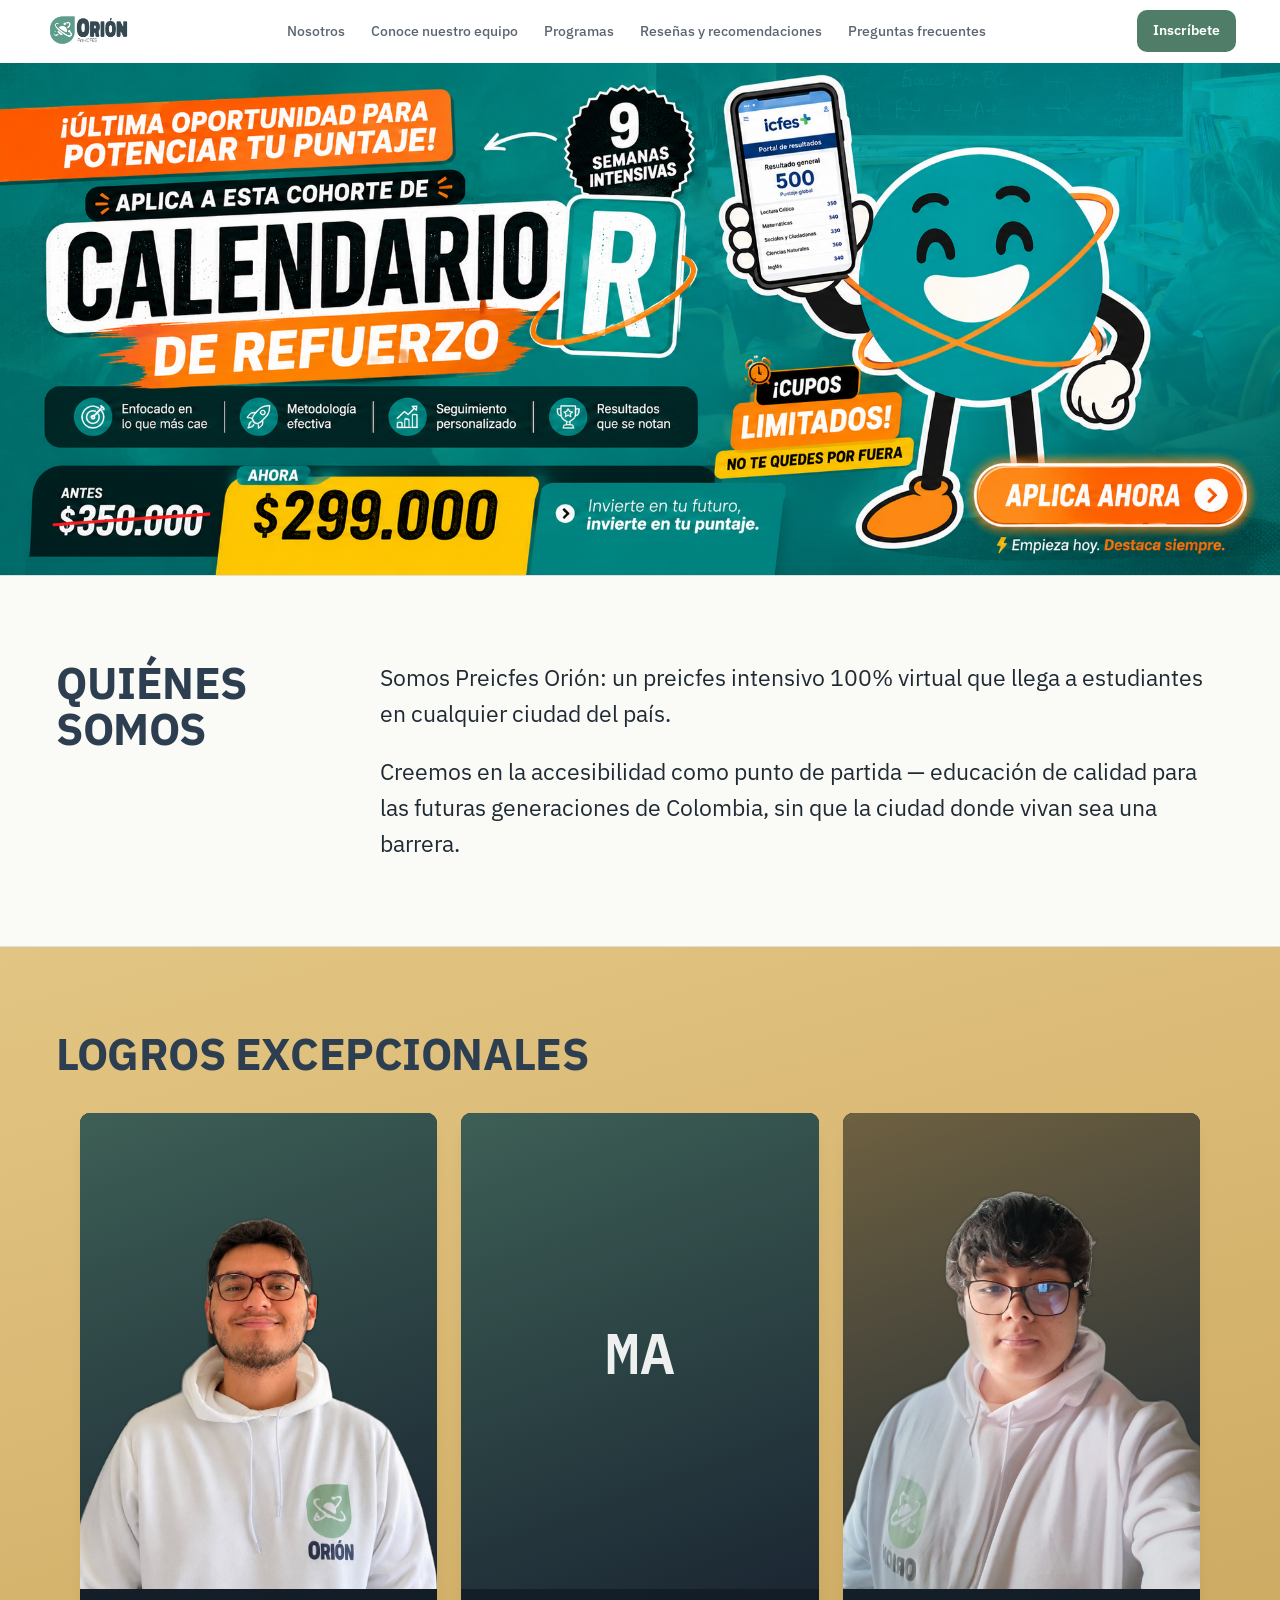
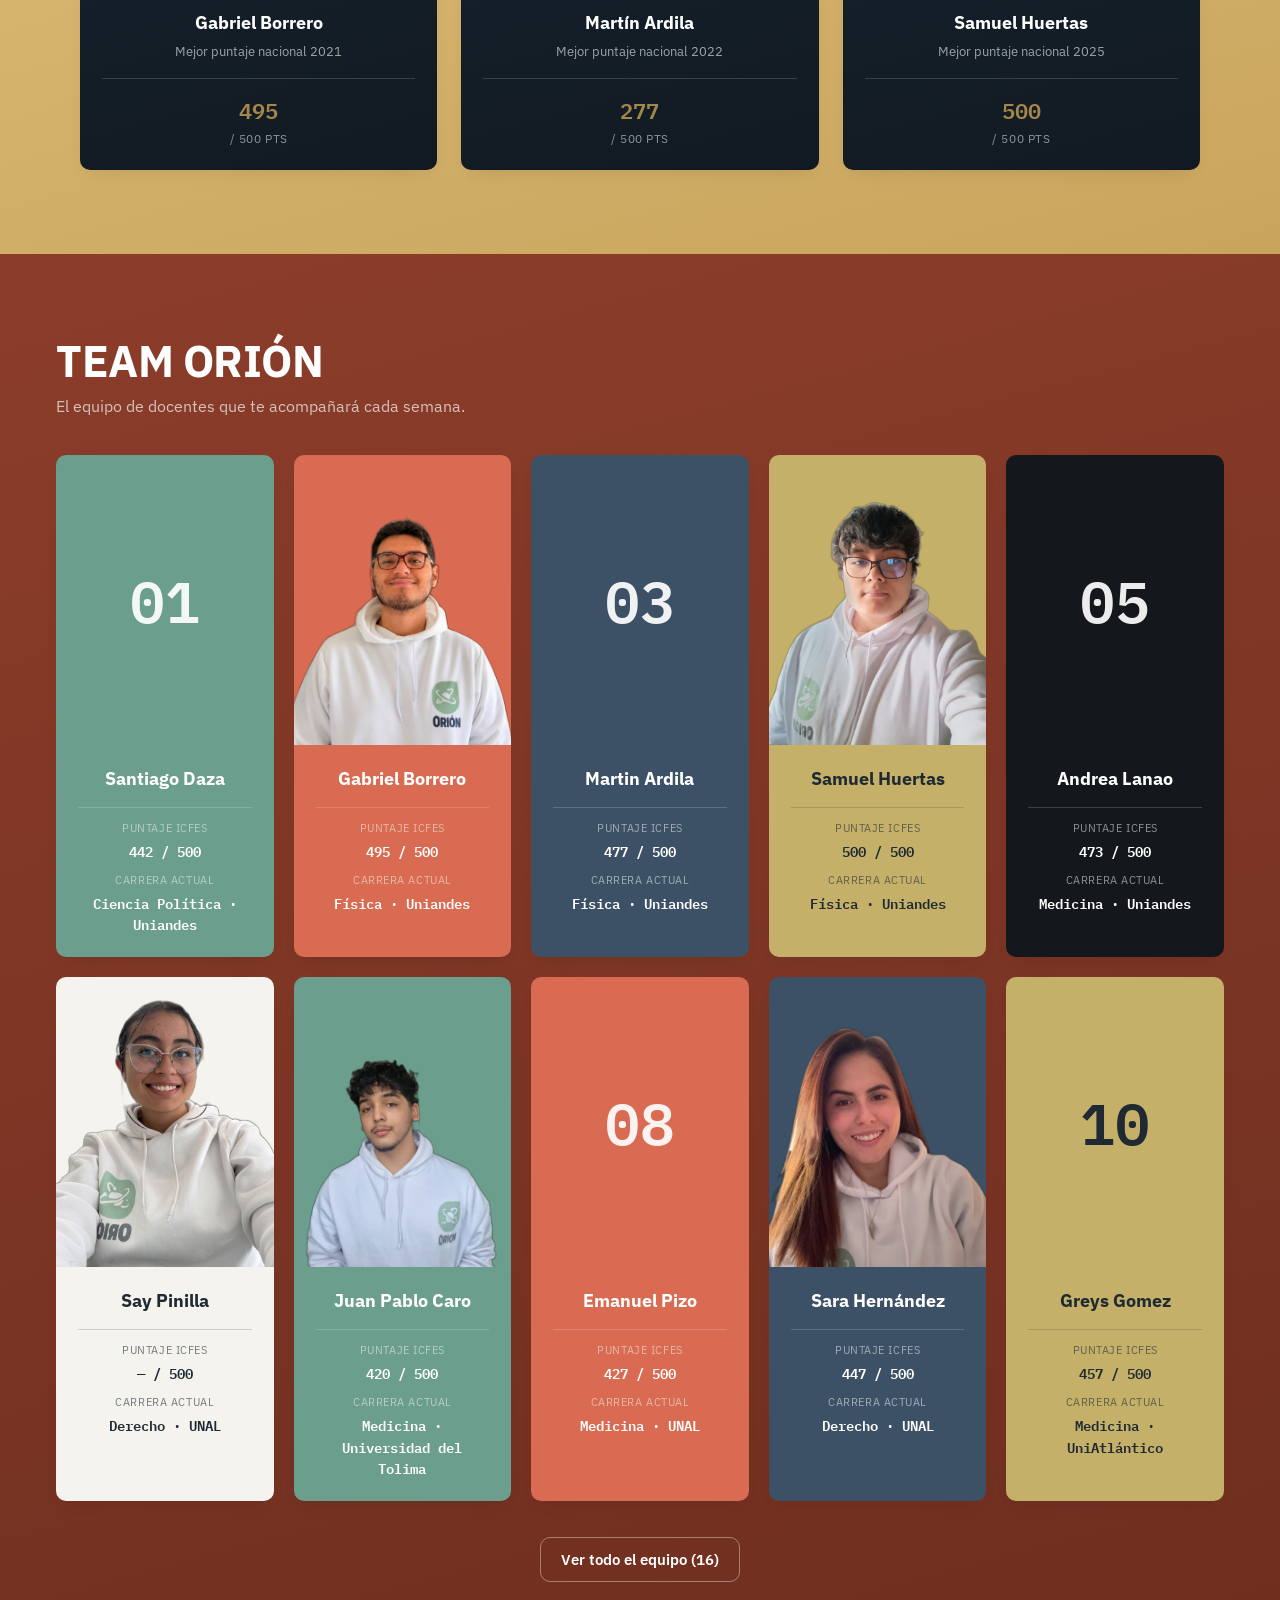
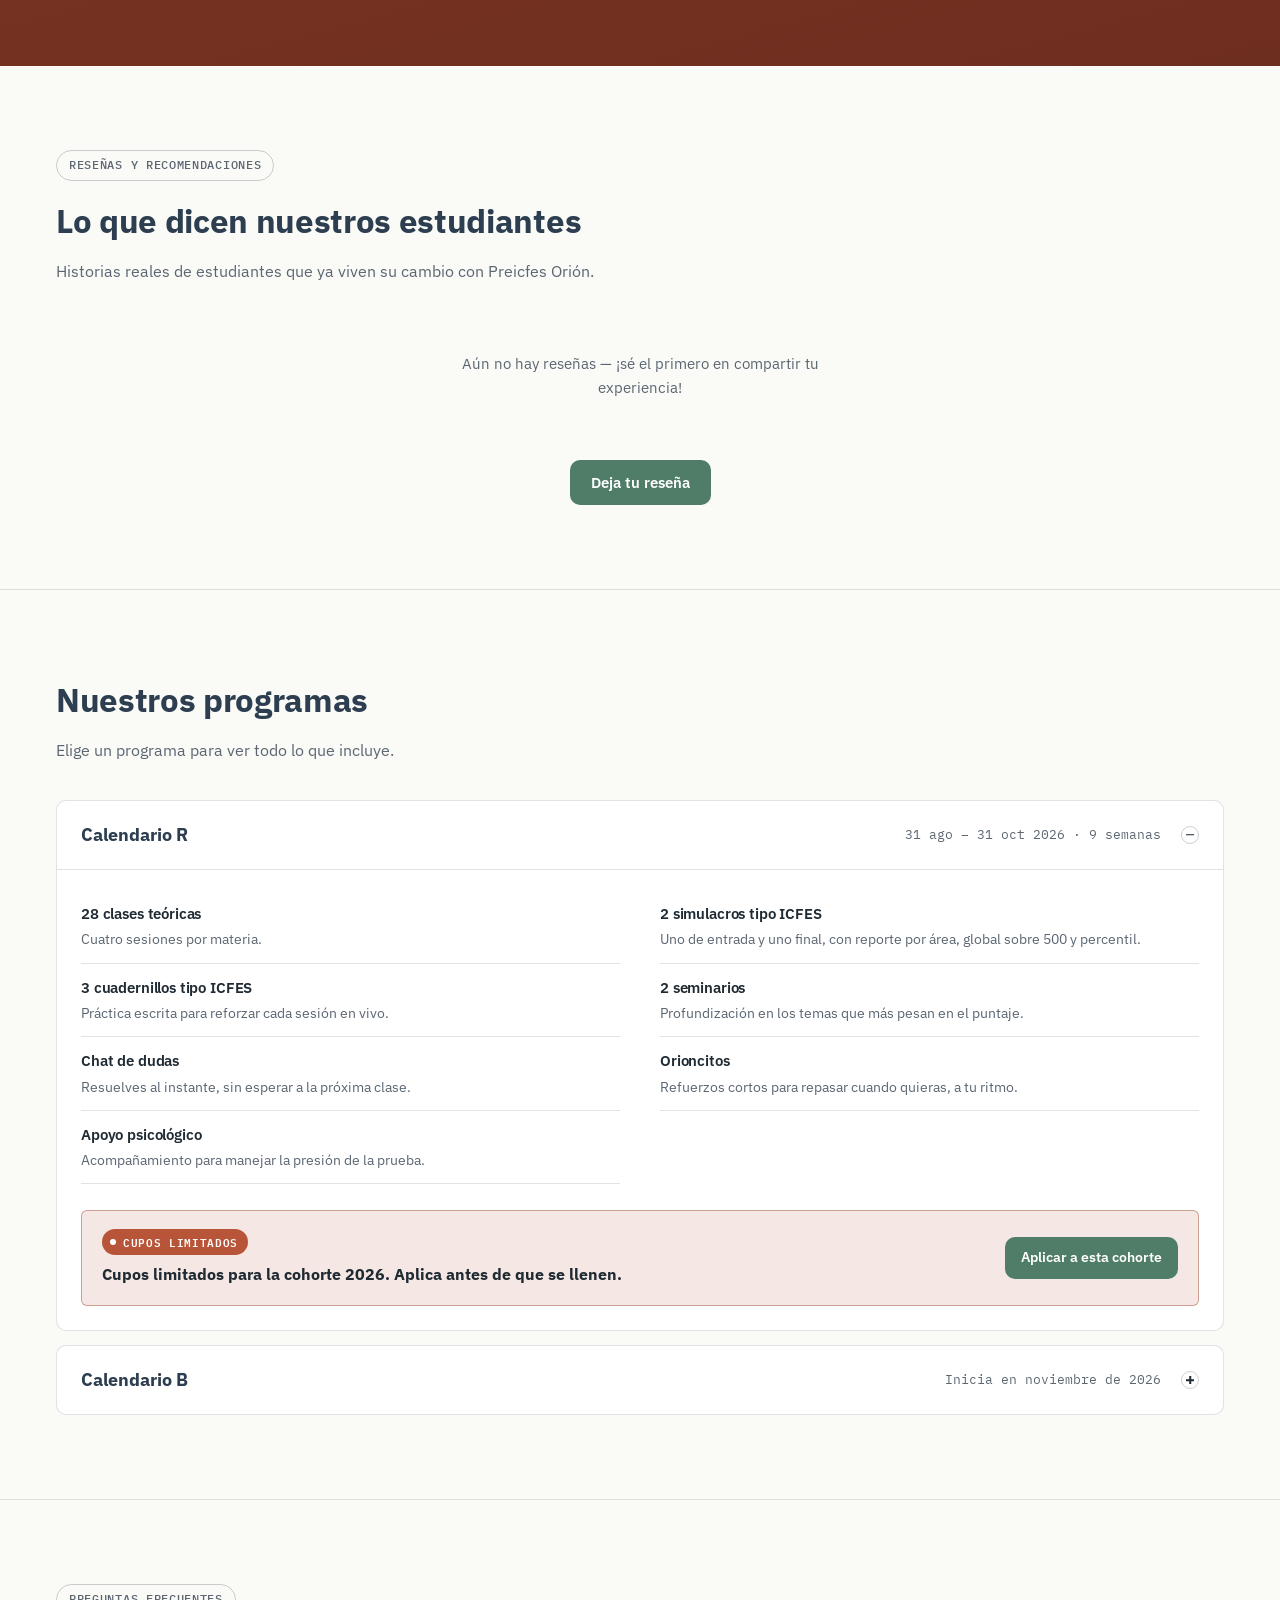
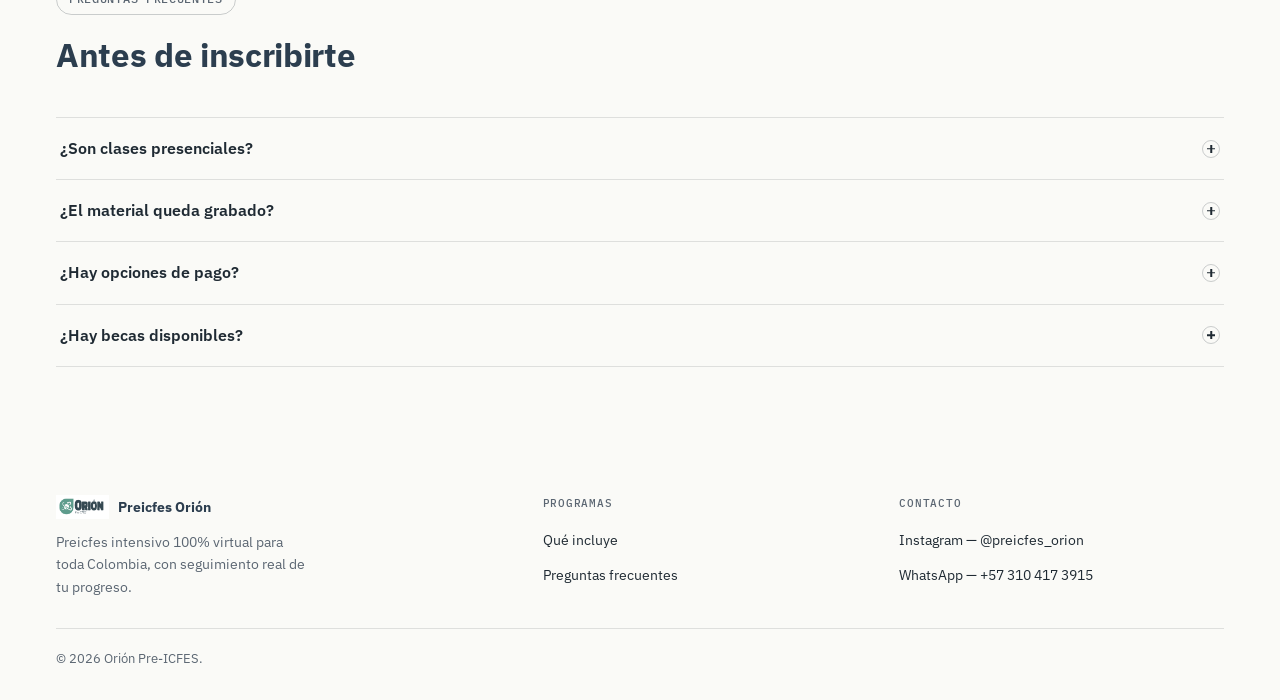
==== commit 3f1bc927: "Revertir Inscríbete a link directo de WhatsApp y agregar página de pagos El botón "Inscríbete" del h" ====
--- a/index.html
+++ b/index.html
@@ -23,7 +23,7 @@
       <li><a href="#faq">Preguntas frecuentes</a></li>
     </ul>
     <div class="nav-cta">
-      <button class="btn btn-primary btn-sm" id="navInscribeBtn" type="button">Inscríbete</button>
+      <a class="btn btn-primary btn-sm" href="https://wa.me/message/YE4T5SMSXYHFE1" target="_blank" rel="noopener">Inscríbete</a>
       <button class="nav-toggle" id="navToggle" aria-label="Abrir menú" aria-expanded="false" aria-controls="navLinks">
         <span></span><span></span><span></span>
       </button>
@@ -210,10 +210,10 @@
         <article class="achv-card team-card">
           <div class="achv-photo is-placeholder"><span>13</span></div>
           <div class="achv-info">
-            <div class="achv-name">Docente 13</div>
-            <div class="team-meta">
-              <div class="row"><span class="k">Puntaje ICFES</span><span class="v">&mdash; / 500</span></div>
-              <div class="row"><span class="k">Carrera actual</span><span class="v">Por definir</span></div>
+            <div class="achv-name">Diego Urbano</div>
+            <div class="team-meta">
+              <div class="row"><span class="k">Puntaje ICFES</span><span class="v">477 / 500</span></div>
+              <div class="row"><span class="k">Carrera actual</span><span class="v">Ing. Sistemas · Uniandes</span></div>
             </div>
           </div>
         </article>
@@ -376,62 +376,6 @@
     <p class="footer-bottom">© 2026 Orión Pre-ICFES.</p>
   </div>
 </footer>
-<div class="modal-overlay" id="enrollOverlay" hidden>
-  <div class="modal" role="dialog" aria-modal="true" aria-labelledby="enrollTitle">
-    <button class="modal-close" id="enrollClose" type="button" aria-label="Cerrar">&times;</button>
-
-    <form class="enroll-form" id="enrollForm" novalidate>
-      <h3 id="enrollTitle">Inscríbete</h3>
-      <p class="enroll-sub">Cuéntanos un poco de ti y te contactamos para ayudarte a decidir.</p>
-
-      <div class="enroll-row">
-        <label class="enroll-field">
-          <span>Nombre</span>
-          <input type="text" name="nombre" required autocomplete="given-name" />
-        </label>
-        <label class="enroll-field">
-          <span>Apellido</span>
-          <input type="text" name="apellido" required autocomplete="family-name" />
-        </label>
-      </div>
-
-      <label class="enroll-field">
-        <span>Correo</span>
-        <input type="email" name="correo" required autocomplete="email" />
-      </label>
-
-      <label class="enroll-field">
-        <span>Número de teléfono</span>
-        <input type="tel" name="telefono" required autocomplete="tel" placeholder="300 123 4567" />
-      </label>
-
-      <label class="enroll-field">
-        <span>Cohorte a la que quieres aplicar</span>
-        <select name="cohorte" id="enrollCohortSelect" required></select>
-      </label>
-
-      <label class="enroll-field">
-        <span>Grado del estudiante</span>
-        <select name="grado" required>
-          <option value="" disabled selected>Selecciona un grado</option>
-          <option value="9">9°</option>
-          <option value="10">10°</option>
-          <option value="11">11°</option>
-          <option value="egresado">Ya soy egresado / validación</option>
-        </select>
-      </label>
-
-      <button type="submit" class="btn btn-primary enroll-submit">Enviar</button>
-    </form>
-
-    <div class="enroll-success" id="enrollSuccess" hidden>
-      <h3>¡Listo!</h3>
-      <p id="enrollSuccessMsg"></p>
-      <button type="button" class="btn btn-primary" id="enrollSuccessClose">Cerrar</button>
-    </div>
-  </div>
-</div>
-
 <div class="modal-overlay" id="reviewOverlay" hidden>
   <div class="modal" role="dialog" aria-modal="true" aria-labelledby="reviewTitle">
     <button class="modal-close" id="reviewClose" type="button" aria-label="Cerrar">&times;</button>
--- a/css/styles.css
+++ b/css/styles.css
@@ -366,7 +366,7 @@
   .review-bubble:nth-child(6n) { background: var(--swatch-cream); }
   .review-bubble:nth-child(6n+4), .review-bubble:nth-child(6n) { color: #1F2A33; }
 
-  .reviews-empty { text-align: center; color: var(--muted); font-size: 0.96rem; padding: 30px 20px; }
+  .reviews-empty { width: 100%; max-width: 480px; margin: 0 auto; text-align: center; color: var(--muted); font-size: 0.96rem; padding: 30px 20px; }
 
   .reviews-cta { display: flex; justify-content: center; }
 
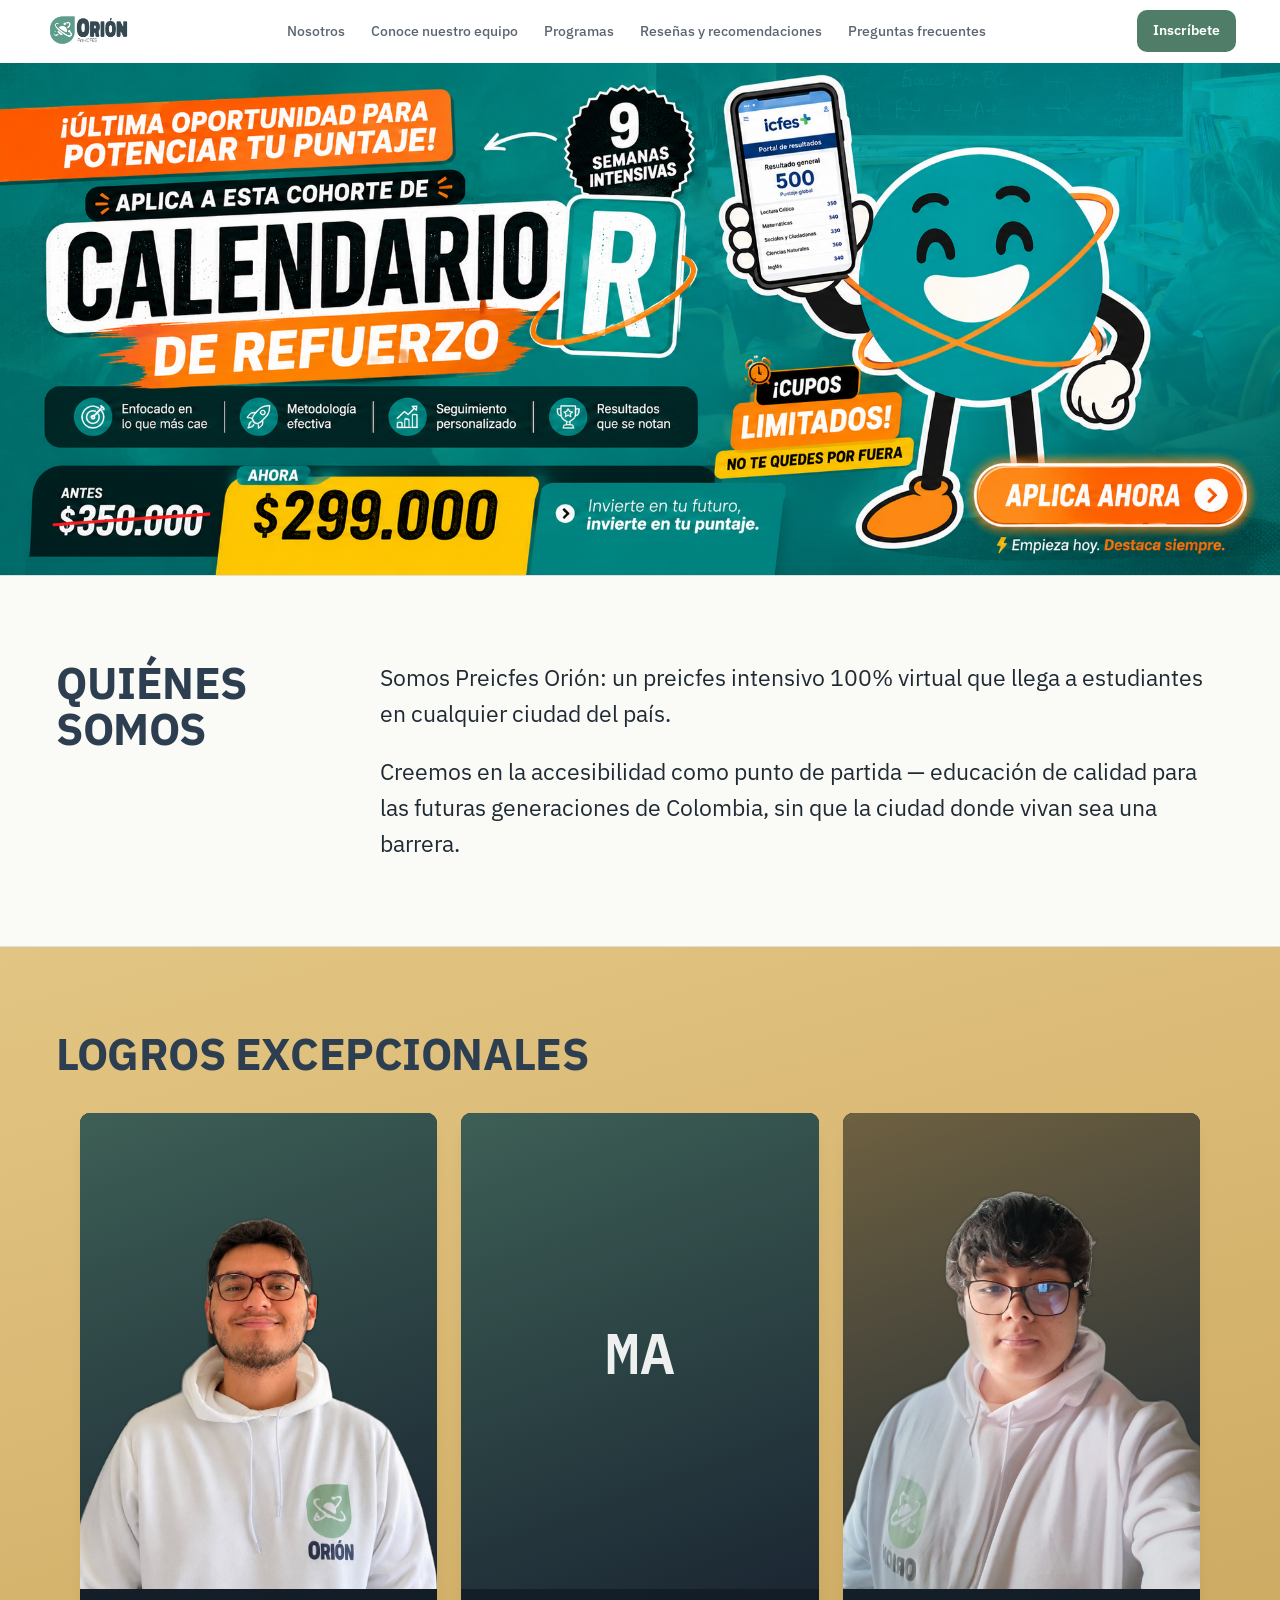
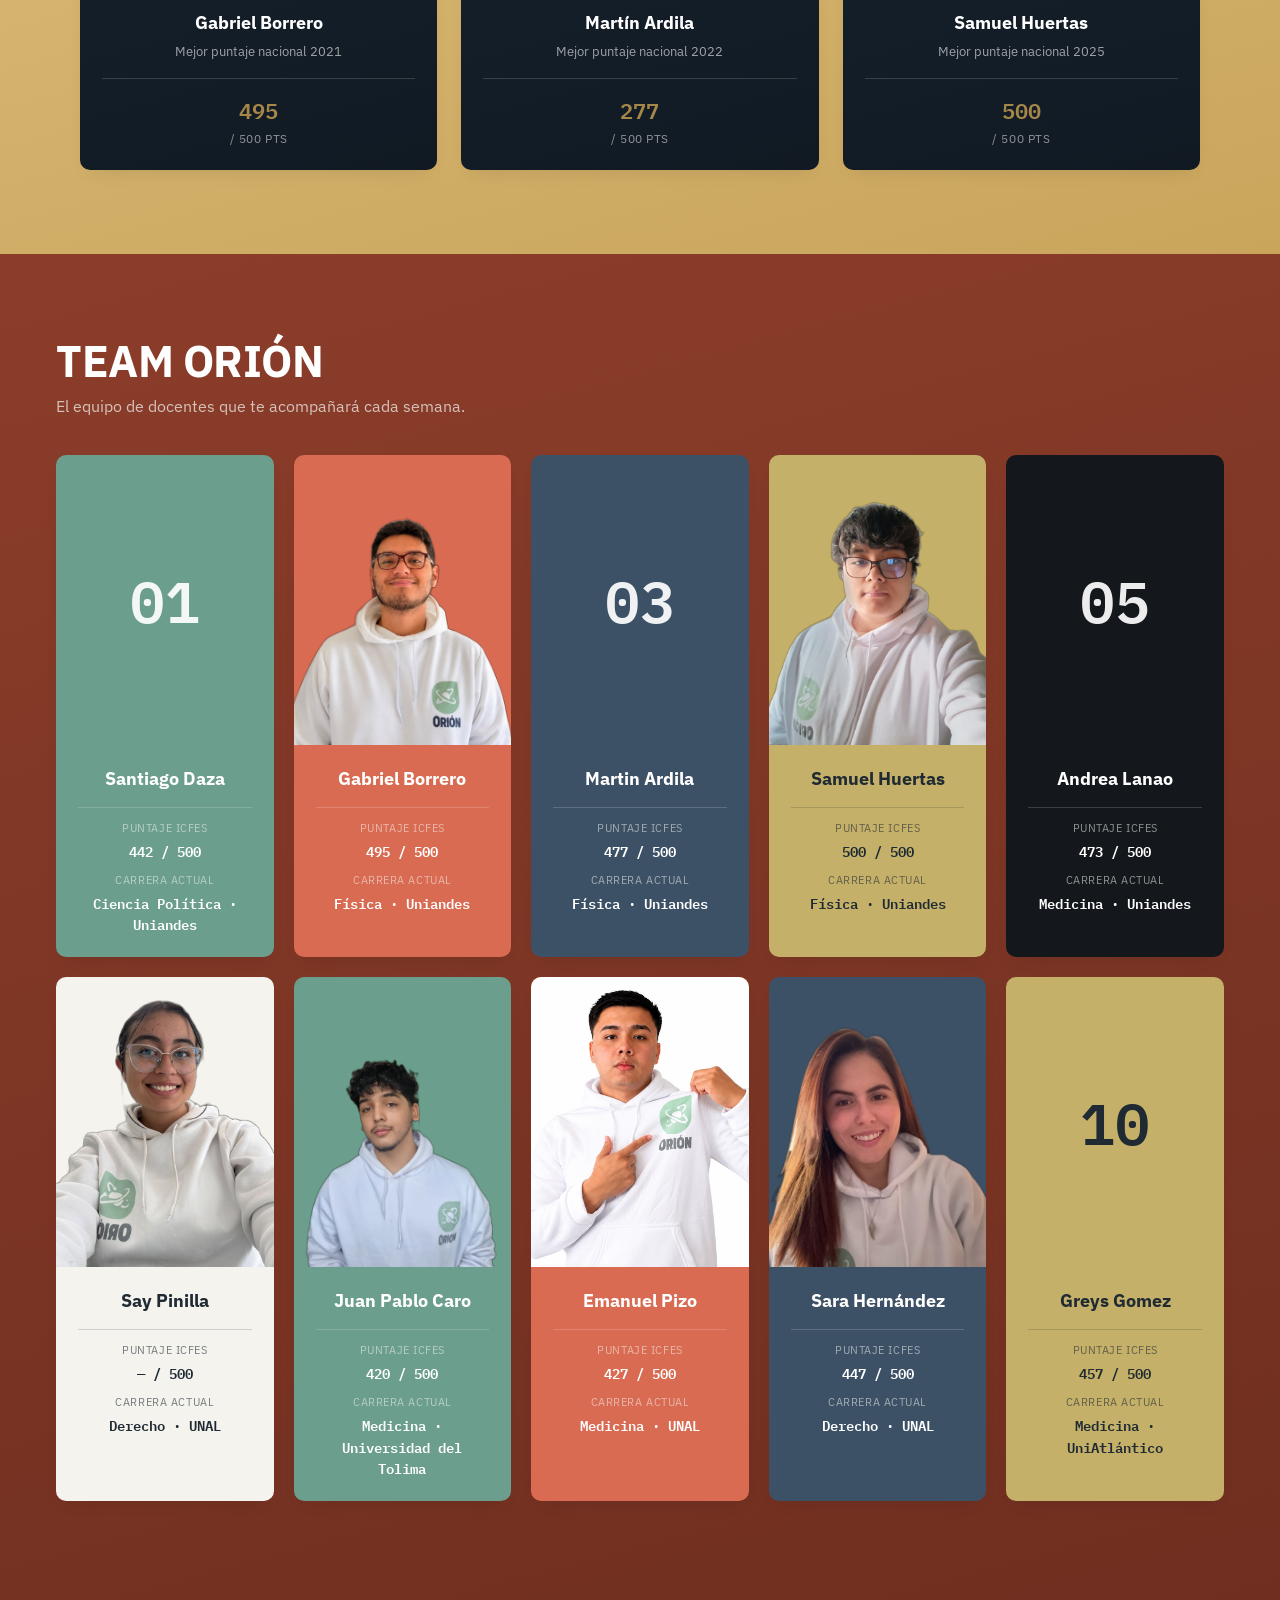
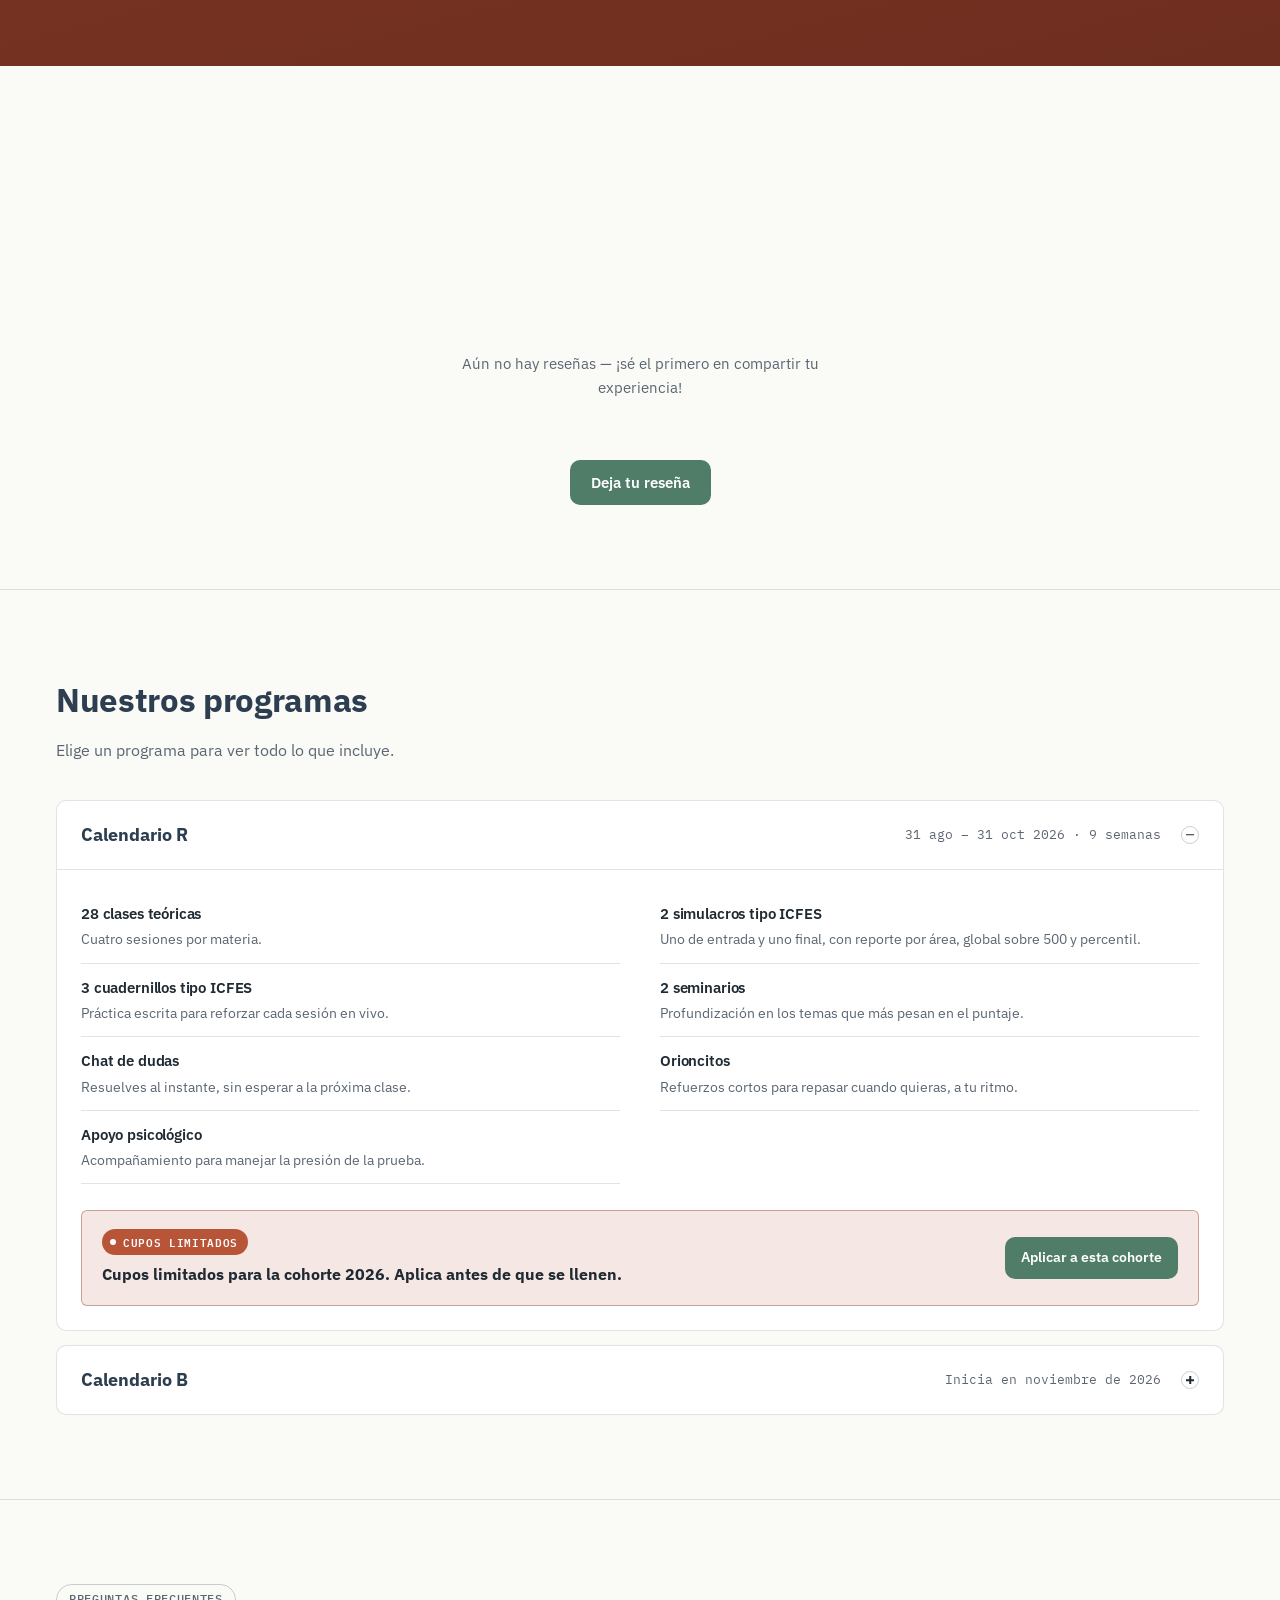
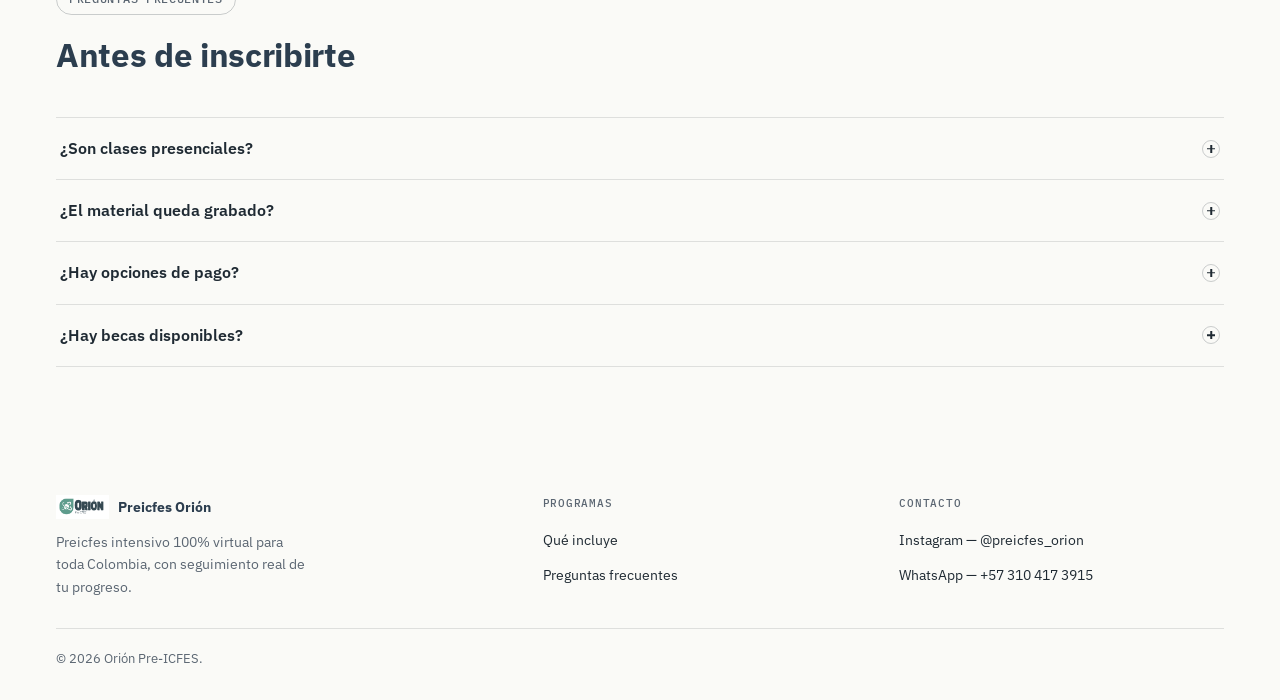
==== commit a34d57e1: "Agregar foto de Emanuel Pizo a su tarjeta en Team Orión Co-Authored-By: Claude Sonnet 5 <noreply@ant" ====
--- a/index.html
+++ b/index.html
@@ -159,7 +159,7 @@
           </div>
         </article>
         <article class="achv-card team-card">
-          <div class="achv-photo is-placeholder"><span>08</span></div>
+          <div class="achv-photo"><img src="assets/emanuel.png" alt="Emanuel Pizo" style="object-position: 50% 20%;" /></div>
           <div class="achv-info">
             <div class="achv-name">Emanuel Pizo</div>
             <div class="team-meta">
